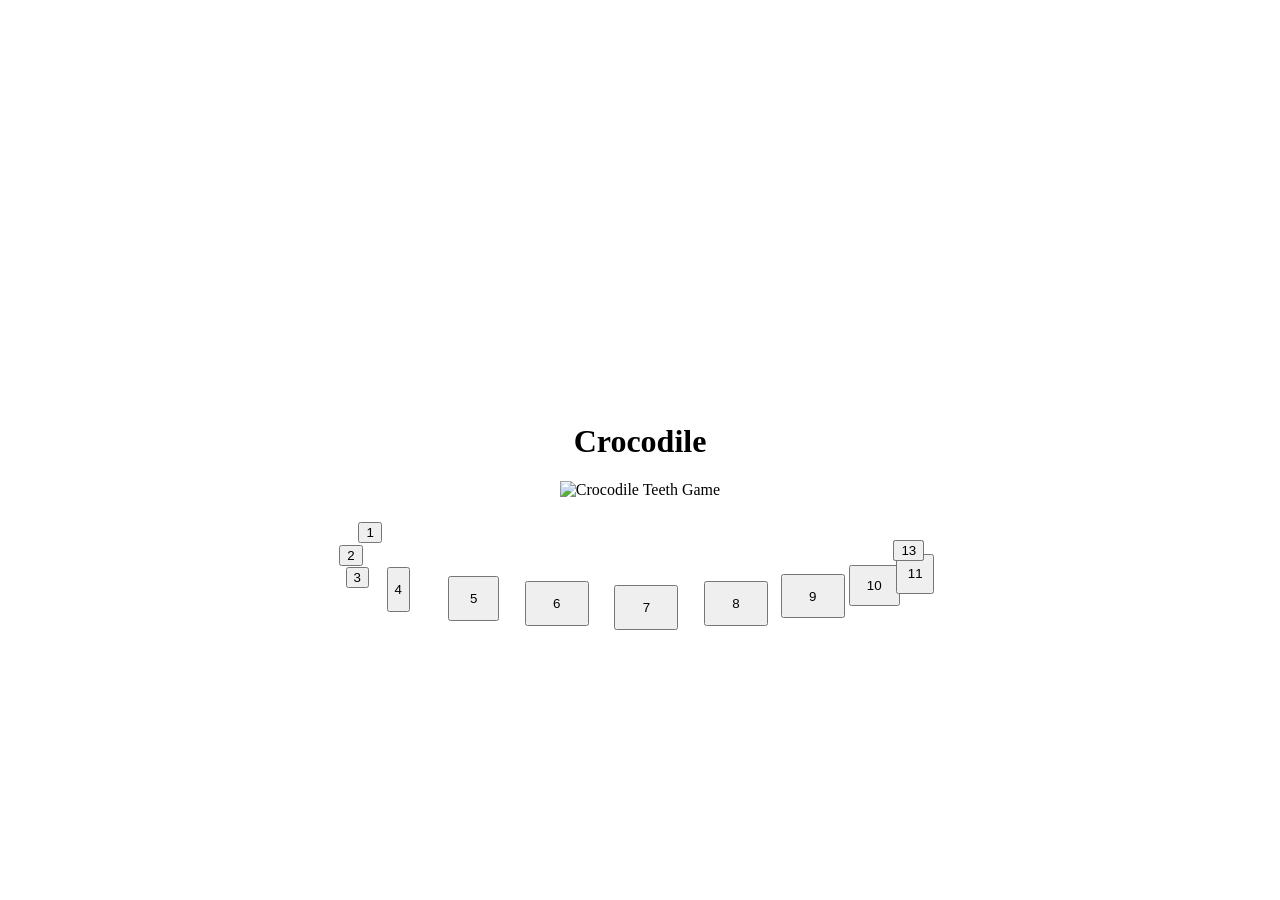
==== index.html @ 35ea8b45 "Add files via upload" ====
<!DOCTYPE html>
<html lang="en">

<head>
    <meta charset="UTF-8">
    <meta name="viewport" content="width=device-width, initial-scale=1.0">
    <title>Document</title>
    <style>
        body {
            height: 100svh;
            margin: 0 auto;
            display: flex;
            justify-content: center;
            align-items: center;
        }

        .container {
            text-align: center;
        }

        button {
            position: absolute;
        }

        #crocodile {
            height: 75svh;
        }

        #btn1 {
            left: 28%;
            top: 58%;
        }

        #btn2 {
            left: 26.5%;
            top: 60.5%;
        }

        #btn3 {
            left: 27%;
            top: 63%;
        }

        #btn4 {
            left: 30.2%;
            top: 63%;
            height: 5%;
        }

        #btn5 {
            left: 35%;
            top: 64%;
            height: 5%;
            width: 4%;
        }

        #btn6 {
            left: 41%;
            top: 64.5%;
            height: 5%;
            width: 5%;
        }

        #btn7 {
            left: 48%;
            top: 65%;
            height: 5%;
            width: 5%;
        }

        #btn8 {
            left: 55%;
            top: 64.5%;
            height: 5%;
            width: 5%;
        }

        #btn9 {
            left: 61%;
            top: 63.8%;
            height: 4.9%;
            width: 5%;
        }

        #btn10 {
            left: 66.3%;
            top: 62.8%;
            height: 4.5%;
            width: 4%;
        }

        #btn11 {
            left: 70%;
            top: 61.5%;
            height: 4.5%;
            width: 3%;
        }

        #btn12 {
            left: 69.8%;
            top: 60%;
        }

        #btn13 {
            left: 69.8%;
            top: 60%;
        }
    </style>
</head>

<body>
    <div class="container">
        <h1>Crocodile</h1>
        <img src="https://external-content.duckduckgo.com/iu/?u=https%3A%2F%2Fae01.alicdn.com%2Fkf%2FHTB1EnJYNXXXXXXeapXXq6xXFXXX6%2F226578829%2FHTB1EnJYNXXXXXXeapXXq6xXFXXX6.jpg%3Fsize%3D88977%26height%3D800%26width%3D800%26hash%3Db1239e647932f7d63610c8a778ea2aad&f=1&nofb=1&ipt=cdcfa32a03eafa053eae77867bcb57f7d5a4d9161b15ed03aa35f3c242cad42c"
            alt="Crocodile Teeth Game" id="crocodile">
        <button type="button" id="btn1">1</button>
        <button type="button" id="btn2">2</button>
        <button type="button" id="btn3">3</button>
        <button type="button" id="btn4">4</button>
        <button type="button" id="btn5">5</button>
        <button type="button" id="btn6">6</button>
        <button type="button" id="btn7">7</button>
        <button type="button" id="btn8">8</button>
        <button type="button" id="btn9">9</button>
        <button type="button" id="btn10">10</button>
        <button type="button" id="btn11">11</button>
        <button type="button" id="btn12">12</button>
        <button type="button" id="btn13">13</button>
        <div id="status"></div>
    </div>

    <script>
        const buttons = [];
        for (let i = 1; i <= 13; i++) {
            const btn = document.getElementById(`btn${i}`);
            if (btn) buttons.push(btn);
        }

        const badIndex = Math.floor(Math.random() * buttons.length);
        const badButton = buttons[badIndex];

        buttons.forEach((btn) => {
            btn.addEventListener('click', () => {
                if (btn === badButton) {
                    document.getElementById('status').innerHTML = '<h1>Game Over</h1>';
                } else {
                    btn.style.display = 'none';
                }
            });
        });
    </script>
</body>

</html>
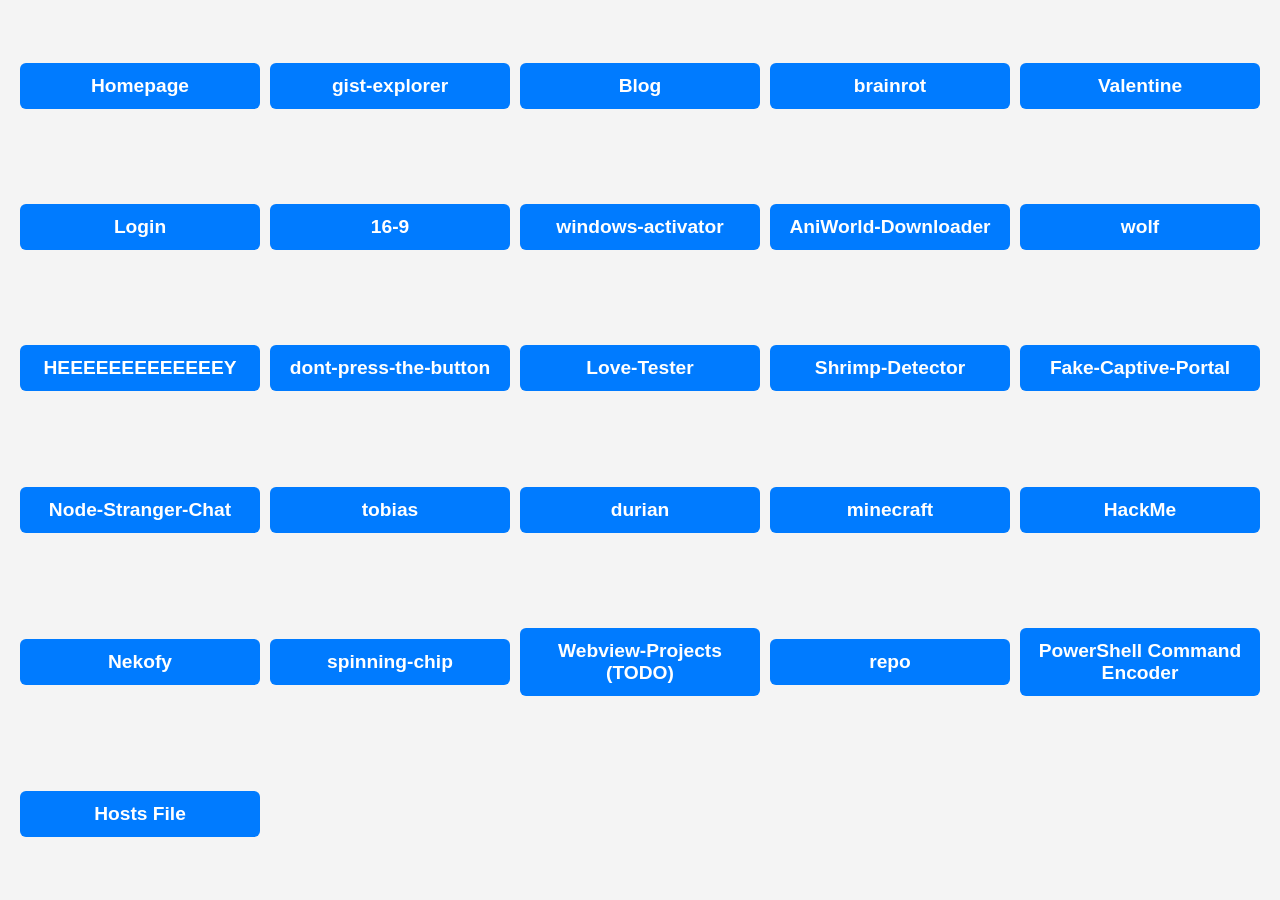
==== commit 5fd95288: "Create index.html" ====
--- a/index.html
+++ b/index.html
@@ -4,151 +4,72 @@
 <head>
     <meta charset="UTF-8">
     <meta name="viewport" content="width=device-width, initial-scale=1.0">
-    <title>Document</title>
+    <title>Pages</title>
     <style>
+        * {
+            margin: 0;
+            padding: 0;
+            box-sizing: border-box;
+        }
+
         body {
-            height: 100svh;
-            margin: 0 auto;
-            display: flex;
+            display: grid;
+            grid-template-columns: repeat(auto-fit, minmax(240px, 1fr));
+            gap: 10px;
             justify-content: center;
             align-items: center;
+            text-align: center;
+            height: 100svh;
+            font-family: Arial, sans-serif;
+            background-color: #f4f4f4;
+            padding: 20px;
         }
 
-        .container {
-            text-align: center;
+        a {
+            display: block;
+            padding: 12px;
+            text-decoration: none;
+            font-size: 1.2em;
+            font-weight: bold;
+            color: white;
+            background-color: #007bff;
+            border-radius: 6px;
+            transition: background 0.3s ease-in-out;
         }
 
-        button {
-            position: absolute;
-        }
-
-        #crocodile {
-            height: 75svh;
-        }
-
-        #btn1 {
-            left: 28%;
-            top: 58%;
-        }
-
-        #btn2 {
-            left: 26.5%;
-            top: 60.5%;
-        }
-
-        #btn3 {
-            left: 27%;
-            top: 63%;
-        }
-
-        #btn4 {
-            left: 30.2%;
-            top: 63%;
-            height: 5%;
-        }
-
-        #btn5 {
-            left: 35%;
-            top: 64%;
-            height: 5%;
-            width: 4%;
-        }
-
-        #btn6 {
-            left: 41%;
-            top: 64.5%;
-            height: 5%;
-            width: 5%;
-        }
-
-        #btn7 {
-            left: 48%;
-            top: 65%;
-            height: 5%;
-            width: 5%;
-        }
-
-        #btn8 {
-            left: 55%;
-            top: 64.5%;
-            height: 5%;
-            width: 5%;
-        }
-
-        #btn9 {
-            left: 61%;
-            top: 63.8%;
-            height: 4.9%;
-            width: 5%;
-        }
-
-        #btn10 {
-            left: 66.3%;
-            top: 62.8%;
-            height: 4.5%;
-            width: 4%;
-        }
-
-        #btn11 {
-            left: 70%;
-            top: 61.5%;
-            height: 4.5%;
-            width: 3%;
-        }
-
-        #btn12 {
-            left: 69.8%;
-            top: 60%;
-        }
-
-        #btn13 {
-            left: 69.8%;
-            top: 60%;
+        a:hover {
+            background-color: #0056b3;
         }
     </style>
 </head>
 
 <body>
-    <div class="container">
-        <h1>Crocodile</h1>
-        <img src="https://external-content.duckduckgo.com/iu/?u=https%3A%2F%2Fae01.alicdn.com%2Fkf%2FHTB1EnJYNXXXXXXeapXXq6xXFXXX6%2F226578829%2FHTB1EnJYNXXXXXXeapXXq6xXFXXX6.jpg%3Fsize%3D88977%26height%3D800%26width%3D800%26hash%3Db1239e647932f7d63610c8a778ea2aad&f=1&nofb=1&ipt=cdcfa32a03eafa053eae77867bcb57f7d5a4d9161b15ed03aa35f3c242cad42c"
-            alt="Crocodile Teeth Game" id="crocodile">
-        <button type="button" id="btn1">1</button>
-        <button type="button" id="btn2">2</button>
-        <button type="button" id="btn3">3</button>
-        <button type="button" id="btn4">4</button>
-        <button type="button" id="btn5">5</button>
-        <button type="button" id="btn6">6</button>
-        <button type="button" id="btn7">7</button>
-        <button type="button" id="btn8">8</button>
-        <button type="button" id="btn9">9</button>
-        <button type="button" id="btn10">10</button>
-        <button type="button" id="btn11">11</button>
-        <button type="button" id="btn12">12</button>
-        <button type="button" id="btn13">13</button>
-        <div id="status"></div>
-    </div>
-
-    <script>
-        const buttons = [];
-        for (let i = 1; i <= 13; i++) {
-            const btn = document.getElementById(`btn${i}`);
-            if (btn) buttons.push(btn);
-        }
-
-        const badIndex = Math.floor(Math.random() * buttons.length);
-        const badButton = buttons[badIndex];
-
-        buttons.forEach((btn) => {
-            btn.addEventListener('click', () => {
-                if (btn === badButton) {
-                    document.getElementById('status').innerHTML = '<h1>Game Over</h1>';
-                } else {
-                    btn.style.display = 'none';
-                }
-            });
-        });
-    </script>
+    <a href="http://www.phoenixthrush.com">Homepage</a>
+    <a href="https://www.phoenixthrush.com/gist-explorer/">gist-explorer</a>
+    <a href="http://www.phoenixthrush.com/blog/">Blog</a>
+    <a href="https://www.phoenixthrush.com/brainrot/">brainrot</a>
+    <a href="https://www.phoenixthrush.com/poop/valentine.html">Valentine</a>
+    <a href="login.html">Login</a>
+    <a href="https://www.phoenixthrush.com/16-9/site/">16-9</a>
+    <a href="https://www.phoenixthrush.com/windows-activator/site/">windows-activator</a>
+    <a href="https://www.phoenixthrush.com/AniWorld-Downloader/">AniWorld-Downloader</a>
+    <a href="https://www.phoenixthrush.com/wolf/">wolf</a>
+    <a href="https://www.phoenixthrush.com/HEEEEEEEEEEEEEY">HEEEEEEEEEEEEEY</a>
+    <a href="http://www.phoenixthrush.com/dont-press-the-button/">dont-press-the-button</a>
+    <a href="https://www.phoenixthrush.com/Love-Tester/">Love-Tester</a>
+    <a href="https://www.phoenixthrush.com/Shrimp-Detector/src/site/index.html">Shrimp-Detector</a>
+    <a href="https://www.phoenixthrush.com/Fake-Captive-Portal/hotspot-detect.html">Fake-Captive-Portal</a>
+    <a href="https://www.phoenixthrush.com/Node-Stranger-Chat/src/public/index.html">Node-Stranger-Chat</a>
+    <a href="https://www.phoenixthrush.com/tobias/">tobias</a>
+    <a href="https://www.phoenixthrush.com/durian/">durian</a>
+    <a href="http://www.phoenixthrush.com/minecraft/">minecraft</a>
+    <a href="https://www.phoenixthrush.com/HackMe/">HackMe</a>
+    <a href="https://www.phoenixthrush.com/Nekofy/popup.html">Nekofy</a>
+    <a href="https://www.phoenixthrush.com/spinning-chip/">spinning-chip</a>
+    <a href="https://www.phoenixthrush.com/Webview-Projects/">Webview-Projects (TODO)</a>
+    <a href="http://www.phoenixthrush.com/repo/">repo</a>
+    <a href="https://www.phoenixthrush.com/powershell-encoder">PowerShell Command Encoder</a>
+    <a href="https://github.com/phoenixthrush/blocklist/releases/download/master/unique.txt">Hosts File</a>
 </body>
 
-</html>+</html>
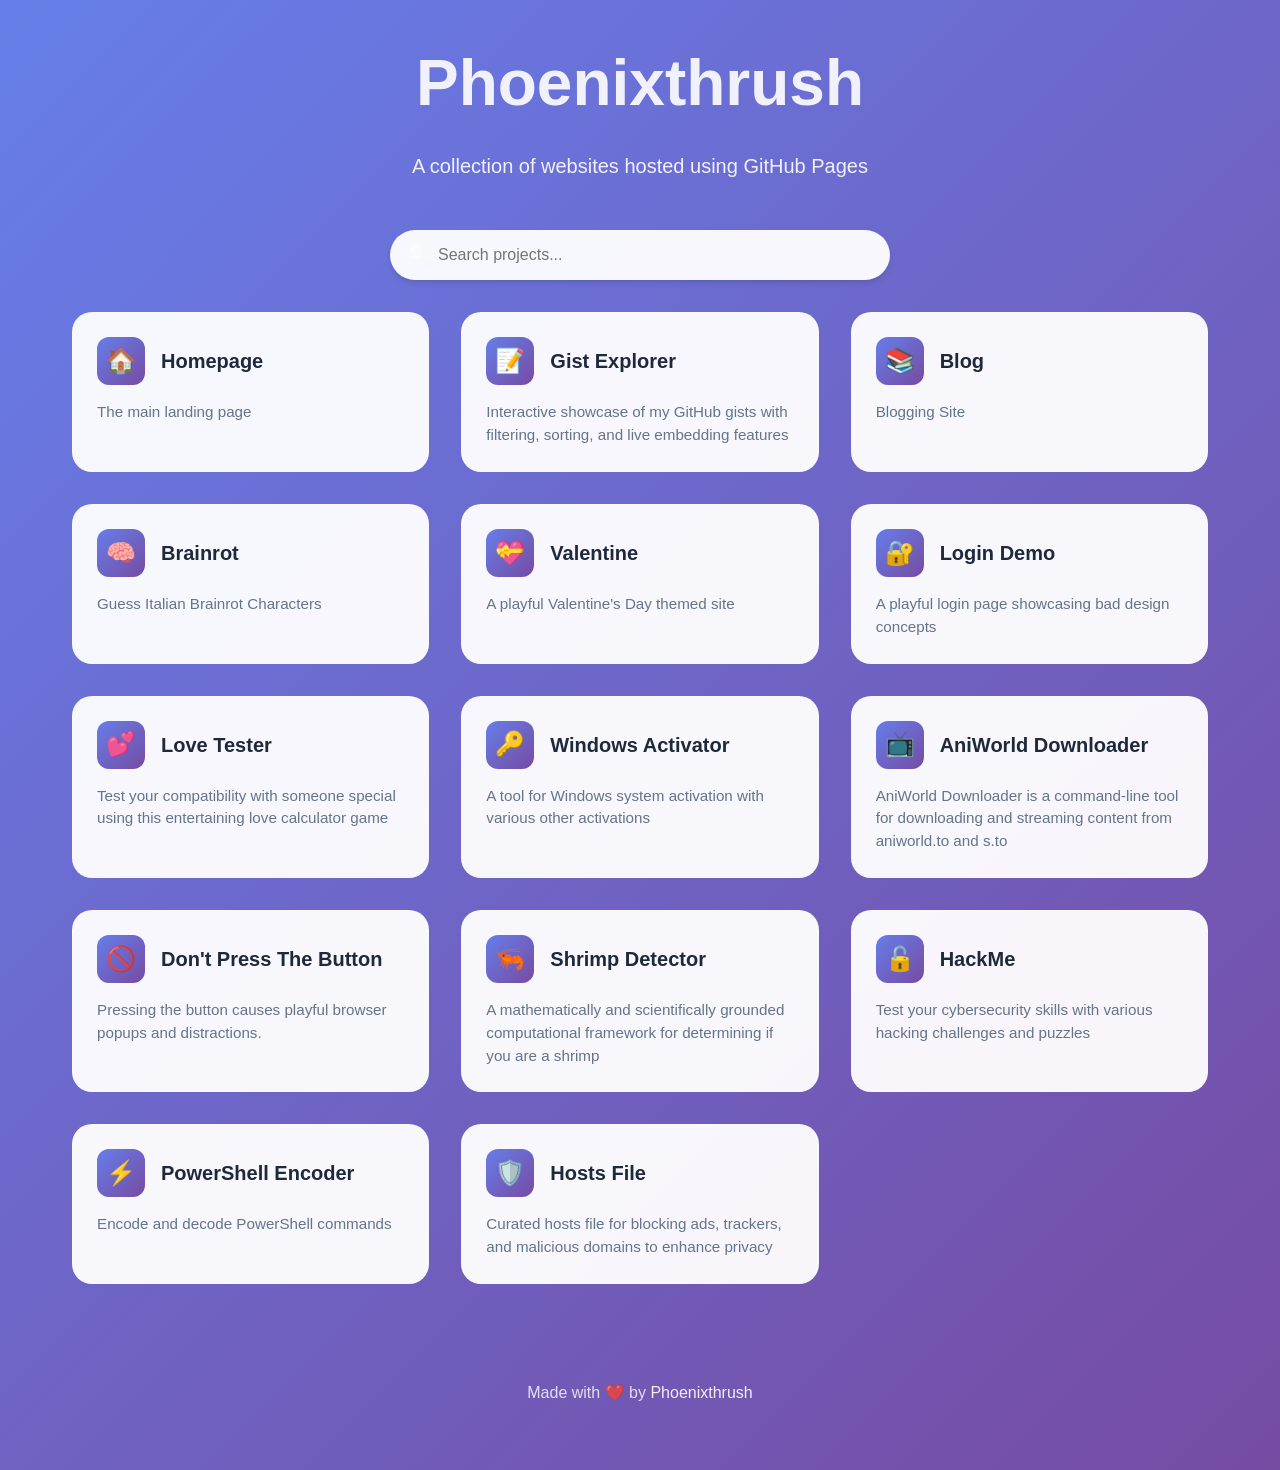
==== commit bcf22af7: "complete overhaul" ====
--- a/index.html
+++ b/index.html
@@ -4,8 +4,23 @@
 <head>
     <meta charset="UTF-8">
     <meta name="viewport" content="width=device-width, initial-scale=1.0">
-    <title>Pages</title>
+    <title>Phoenixthrush Projects</title>
     <style>
+        :root {
+            --primary-color: #6366f1;
+            --primary-dark: #4f46e5;
+            --secondary-color: #f8fafc;
+            --text-primary: #1e293b;
+            --text-secondary: #64748b;
+            --border-color: #e2e8f0;
+            --success-color: #10b981;
+            --warning-color: #f59e0b;
+            --danger-color: #ef4444;
+            --gradient-bg: linear-gradient(135deg, #667eea 0%, #764ba2 100%);
+            --card-shadow: 0 4px 6px -1px rgba(0, 0, 0, 0.1), 0 2px 4px -1px rgba(0, 0, 0, 0.06);
+            --card-shadow-hover: 0 20px 25px -5px rgba(0, 0, 0, 0.1), 0 10px 10px -5px rgba(0, 0, 0, 0.04);
+        }
+
         * {
             margin: 0;
             padding: 0;
@@ -13,63 +28,436 @@
         }
 
         body {
+            font-family: 'Segoe UI', Tahoma, Geneva, Verdana, sans-serif;
+            line-height: 1.6;
+            color: var(--text-primary);
+            background: var(--gradient-bg);
+            min-height: 100vh;
+            overflow-x: hidden;
+        }
+
+        .container {
+            max-width: 1200px;
+            margin: 0 auto;
+            padding: 2rem;
+        }
+
+        .header {
+            text-align: center;
+            margin-bottom: 3rem;
+            animation: fadeInUp 0.8s ease-out;
+        }
+
+        .header h1 {
+            font-size: clamp(2.5rem, 5vw, 4rem);
+            font-weight: 700;
+            margin-bottom: 1rem;
+            color: rgba(255, 255, 255, 0.9);
+        }
+
+        .header p {
+            font-size: 1.25rem;
+            color: rgba(255, 255, 255, 0.9);
+            font-weight: 300;
+            max-width: 600px;
+            margin: 0 auto;
+        }
+
+        .search-container {
+            margin-bottom: 2rem;
+            animation: fadeInUp 0.8s ease-out 0.2s both;
+        }
+
+        .search-box {
+            position: relative;
+            max-width: 500px;
+            margin: 0 auto;
+        }
+
+        .search-input {
+            width: 100%;
+            padding: 1rem 1rem 1rem 3rem;
+            font-size: 1rem;
+            border: none;
+            border-radius: 50px;
+            background: rgba(255, 255, 255, 0.95);
+            backdrop-filter: blur(10px);
+            box-shadow: var(--card-shadow);
+            transition: all 0.3s ease;
+            outline: none;
+        }
+
+        .search-input:focus {
+            transform: translateY(-2px);
+            box-shadow: var(--card-shadow-hover);
+            background: rgba(255, 255, 255, 1);
+        }
+
+        .search-icon {
+            position: absolute;
+            left: 1rem;
+            top: 50%;
+            transform: translateY(-50%);
+            color: var(--text-secondary);
+            font-size: 1.25rem;
+        }
+
+        .projects-grid {
             display: grid;
-            grid-template-columns: repeat(auto-fit, minmax(240px, 1fr));
-            gap: 10px;
+            grid-template-columns: repeat(auto-fit, minmax(300px, 1fr));
+            gap: 2rem;
+            animation: fadeInUp 0.8s ease-out 0.4s both;
+        }
+
+        .project-card {
+            background: rgba(255, 255, 255, 0.95);
+            border-radius: 20px;
+            padding: 1.5rem;
+            text-decoration: none;
+            color: var(--text-primary);
+            transition: all 0.3s ease;
+            backdrop-filter: blur(10px);
+            border: 1px solid rgba(255, 255, 255, 0.2);
+            position: relative;
+            overflow: hidden;
+        }
+
+        .project-card::before {
+            content: '';
+            position: absolute;
+            top: 0;
+            left: 0;
+            right: 0;
+            height: 4px;
+            background: var(--gradient-bg);
+            transform: scaleX(0);
+            transition: transform 0.3s ease;
+        }
+
+        .project-card:hover {
+            transform: translateY(-8px);
+            box-shadow: var(--card-shadow-hover);
+            background: rgba(255, 255, 255, 1);
+        }
+
+        .project-card:hover::before {
+            transform: scaleX(1);
+        }
+
+        .project-header {
+            display: flex;
+            align-items: center;
+            margin-bottom: 1rem;
+        }
+
+        .project-icon {
+            width: 48px;
+            height: 48px;
+            border-radius: 12px;
+            background: var(--gradient-bg);
+            display: flex;
+            align-items: center;
             justify-content: center;
-            align-items: center;
+            margin-right: 1rem;
+            font-size: 1.5rem;
+            color: white;
+            font-weight: 600;
+        }
+
+        .project-title {
+            font-size: 1.25rem;
+            font-weight: 600;
+            color: var(--text-primary);
+        }
+
+        .project-category {
+            display: none;
+        }
+
+        .project-description {
+            color: var(--text-secondary);
+            font-size: 0.95rem;
+            line-height: 1.5;
+            margin-bottom: 0;
+        }
+
+        .project-tags {
+            display: none;
+        }
+
+        .tag {
+            display: none;
+        }
+
+        .footer {
             text-align: center;
-            height: 100svh;
-            font-family: Arial, sans-serif;
-            background-color: #f4f4f4;
-            padding: 20px;
-        }
-
-        a {
-            display: block;
-            padding: 12px;
+            margin-top: 4rem;
+            padding: 2rem;
+            color: rgba(255, 255, 255, 0.8);
+            animation: fadeInUp 0.8s ease-out 0.6s both;
+        }
+
+        .footer a {
+            color: rgba(255, 255, 255, 0.9);
             text-decoration: none;
-            font-size: 1.2em;
-            font-weight: bold;
+            font-weight: 500;
+        }
+
+        .footer a:hover {
             color: white;
-            background-color: #007bff;
-            border-radius: 6px;
-            transition: background 0.3s ease-in-out;
-        }
-
-        a:hover {
-            background-color: #0056b3;
+        }
+
+        @keyframes fadeInUp {
+            from {
+                opacity: 0;
+                transform: translateY(30px);
+            }
+
+            to {
+                opacity: 1;
+                transform: translateY(0);
+            }
+        }
+
+        @media (max-width: 768px) {
+            .container {
+                padding: 1rem;
+            }
+
+            .projects-grid {
+                grid-template-columns: 1fr;
+                gap: 1.5rem;
+            }
+        }
+
+        .hidden {
+            display: none !important;
         }
     </style>
 </head>
 
 <body>
-    <a href="http://www.phoenixthrush.com">Homepage</a>
-    <a href="https://www.phoenixthrush.com/gist-explorer/">gist-explorer</a>
-    <a href="http://www.phoenixthrush.com/blog/">Blog</a>
-    <a href="https://www.phoenixthrush.com/brainrot/">brainrot</a>
-    <a href="https://www.phoenixthrush.com/poop/valentine.html">Valentine</a>
-    <a href="login.html">Login</a>
-    <a href="https://www.phoenixthrush.com/16-9/site/">16-9</a>
-    <a href="https://www.phoenixthrush.com/windows-activator/site/">windows-activator</a>
-    <a href="https://www.phoenixthrush.com/AniWorld-Downloader/">AniWorld-Downloader</a>
-    <a href="https://www.phoenixthrush.com/wolf/">wolf</a>
-    <a href="https://www.phoenixthrush.com/HEEEEEEEEEEEEEY">HEEEEEEEEEEEEEY</a>
-    <a href="http://www.phoenixthrush.com/dont-press-the-button/">dont-press-the-button</a>
-    <a href="https://www.phoenixthrush.com/Love-Tester/">Love-Tester</a>
-    <a href="https://www.phoenixthrush.com/Shrimp-Detector/src/site/index.html">Shrimp-Detector</a>
-    <a href="https://www.phoenixthrush.com/Fake-Captive-Portal/hotspot-detect.html">Fake-Captive-Portal</a>
-    <a href="https://www.phoenixthrush.com/Node-Stranger-Chat/src/public/index.html">Node-Stranger-Chat</a>
-    <a href="https://www.phoenixthrush.com/tobias/">tobias</a>
-    <a href="https://www.phoenixthrush.com/durian/">durian</a>
-    <a href="http://www.phoenixthrush.com/minecraft/">minecraft</a>
-    <a href="https://www.phoenixthrush.com/HackMe/">HackMe</a>
-    <a href="https://www.phoenixthrush.com/Nekofy/popup.html">Nekofy</a>
-    <a href="https://www.phoenixthrush.com/spinning-chip/">spinning-chip</a>
-    <a href="https://www.phoenixthrush.com/Webview-Projects/">Webview-Projects (TODO)</a>
-    <a href="http://www.phoenixthrush.com/repo/">repo</a>
-    <a href="https://www.phoenixthrush.com/powershell-encoder">PowerShell Command Encoder</a>
-    <a href="https://github.com/phoenixthrush/blocklist/releases/download/master/unique.txt">Hosts File</a>
+    <div class="container">
+        <header class="header">
+            <h1>Phoenixthrush</h1>
+            <p>A collection of websites hosted using GitHub Pages</p>
+        </header>
+
+        <div class="search-container">
+            <div class="search-box">
+                <span class="search-icon">🔍</span>
+                <input type="text" class="search-input" placeholder="Search projects..." id="searchInput">
+            </div>
+        </div>
+
+        <div class="projects-grid" id="projectsGrid">
+            <a href="http://www.phoenixthrush.com" class="project-card external-link">
+                <div class="project-header">
+                    <div class="project-icon">🏠</div>
+                    <div class="project-title">Homepage</div>
+                </div>
+                <div class="project-description">
+                    The main landing page
+                </div>
+            </a>
+
+            <a href="https://www.phoenixthrush.com/gist-explorer/" class="project-card external-link">
+                <div class="project-header">
+                    <div class="project-icon">📝</div>
+                    <div class="project-title">Gist Explorer</div>
+                </div>
+                <div class="project-description">
+                    Interactive showcase of my GitHub gists with filtering, sorting, and live embedding features
+                </div>
+            </a>
+
+            <a href="http://www.phoenixthrush.com/blog/" class="project-card external-link">
+                <div class="project-header">
+                    <div class="project-icon">📚</div>
+                    <div class="project-title">Blog</div>
+                </div>
+                <div class="project-description">
+                    Blogging Site
+                </div>
+            </a>
+
+            <a href="https://www.phoenixthrush.com/brainrot/" class="project-card external-link">
+                <div class="project-header">
+                    <div class="project-icon">🧠</div>
+                    <div class="project-title">Brainrot</div>
+                </div>
+                <div class="project-description">
+                    Guess Italian Brainrot Characters
+                </div>
+            </a>
+
+            <a href="https://www.phoenixthrush.com/poop/valentine.html" class="project-card external-link">
+                <div class="project-header">
+                    <div class="project-icon">💝</div>
+                    <div class="project-title">Valentine</div>
+                </div>
+                <div class="project-description">
+                    A playful Valentine's Day themed site
+                </div>
+            </a>
+
+            <a href="login.html" class="project-card">
+                <div class="project-header">
+                    <div class="project-icon">🔐</div>
+                    <div class="project-title">Login Demo</div>
+                </div>
+                <div class="project-description">
+                    A playful login page showcasing bad design concepts
+                </div>
+            </a>
+
+            <a href="https://www.phoenixthrush.com/Love-Tester/" class="project-card external-link">
+                <div class="project-header">
+                    <div class="project-icon">💕</div>
+                    <div class="project-title">Love Tester</div>
+                </div>
+                <div class="project-description">
+                    Test your compatibility with someone special using this entertaining love calculator game
+                </div>
+            </a>
+
+            <a href="https://www.phoenixthrush.com/windows-activator/site/" class="project-card external-link">
+                <div class="project-header">
+                    <div class="project-icon">🔑</div>
+                    <div class="project-title">Windows Activator</div>
+                </div>
+                <div class="project-description">
+                    A tool for Windows system activation with various other activations
+                </div>
+            </a>
+
+            <a href="https://www.phoenixthrush.com/AniWorld-Downloader/" class="project-card external-link">
+                <div class="project-header">
+                    <div class="project-icon">📺</div>
+                    <div class="project-title">AniWorld Downloader</div>
+                </div>
+                <div class="project-description">
+                    AniWorld Downloader is a command-line tool for downloading and streaming content from aniworld.to
+                    and s.to
+                </div>
+            </a>
+
+            <a href="http://www.phoenixthrush.com/dont-press-the-button/" class="project-card external-link">
+                <div class="project-header">
+                    <div class="project-icon">🚫</div>
+                    <div class="project-title">Don't Press The Button</div>
+                </div>
+                <div class="project-description">
+                    Pressing the button causes playful browser popups and distractions.
+                </div>
+            </a>
+
+            <a href="https://www.phoenixthrush.com/Shrimp-Detector/src/site/index.html"
+                class="project-card external-link">
+                <div class="project-header">
+                    <div class="project-icon">🦐</div>
+                    <div class="project-title">Shrimp Detector</div>
+                </div>
+                <div class="project-description">
+                    A mathematically and scientifically grounded computational framework for determining if you are a
+                    shrimp
+                </div>
+            </a>
+
+            <a href="https://www.phoenixthrush.com/HackMe/" class="project-card external-link">
+                <div class="project-header">
+                    <div class="project-icon">🔓</div>
+                    <div class="project-title">HackMe</div>
+                </div>
+                <div class="project-description">
+                    Test your cybersecurity skills with various hacking challenges and puzzles
+                </div>
+            </a>
+
+            <a href="https://www.phoenixthrush.com/powershell-encoder" class="project-card external-link">
+                <div class="project-header">
+                    <div class="project-icon">⚡</div>
+                    <div class="project-title">PowerShell Encoder</div>
+                </div>
+                <div class="project-description">
+                    Encode and decode PowerShell commands
+                </div>
+            </a>
+
+            <a href="https://github.com/phoenixthrush/blocklist/releases/download/master/unique.txt"
+                class="project-card external-link">
+                <div class="project-header">
+                    <div class="project-icon">🛡️</div>
+                    <div class="project-title">Hosts File</div>
+                </div>
+                <div class="project-description">
+                    Curated hosts file for blocking ads, trackers, and malicious domains to enhance privacy
+                </div>
+            </a>
+        </div>
+
+        <footer class="footer">
+            <p>Made with ❤️ by <a href="https://github.com/phoenixthrush">Phoenixthrush</a></p>
+        </footer>
+    </div>
+
+    <script>
+        const searchInput = document.getElementById('searchInput');
+        const projectCards = document.querySelectorAll('.project-card');
+
+        searchInput.addEventListener('input', (e) => {
+            const searchTerm = e.target.value.toLowerCase();
+            filterProjects(searchTerm);
+        });
+
+        function filterProjects(searchTerm) {
+            projectCards.forEach(card => {
+                const title = card.querySelector('.project-title').textContent.toLowerCase();
+                const description = card.querySelector('.project-description').textContent.toLowerCase();
+
+                const matchesSearch = searchTerm === '' ||
+                    title.includes(searchTerm) ||
+                    description.includes(searchTerm);
+
+                if (matchesSearch) {
+                    card.classList.remove('hidden');
+                } else {
+                    card.classList.add('hidden');
+                }
+            });
+        }
+
+        document.querySelectorAll('a[href^="#"]').forEach(anchor => {
+            anchor.addEventListener('click', function (e) {
+                e.preventDefault();
+                const target = document.querySelector(this.getAttribute('href'));
+                if (target) {
+                    target.scrollIntoView({
+                        behavior: 'smooth',
+                        block: 'start'
+                    });
+                }
+            });
+        });
+
+        const observerOptions = {
+            threshold: 0.1,
+            rootMargin: '0px 0px -50px 0px'
+        };
+
+        const observer = new IntersectionObserver((entries) => {
+            entries.forEach(entry => {
+                if (entry.isIntersecting) {
+                    entry.target.style.animationDelay = Math.random() * 0.3 + 's';
+                    entry.target.style.animation = 'fadeInUp 0.6s ease-out forwards';
+                }
+            });
+        }, observerOptions);
+
+        projectCards.forEach(card => {
+            observer.observe(card);
+        });
+    </script>
 </body>
 
-</html>
+</html>
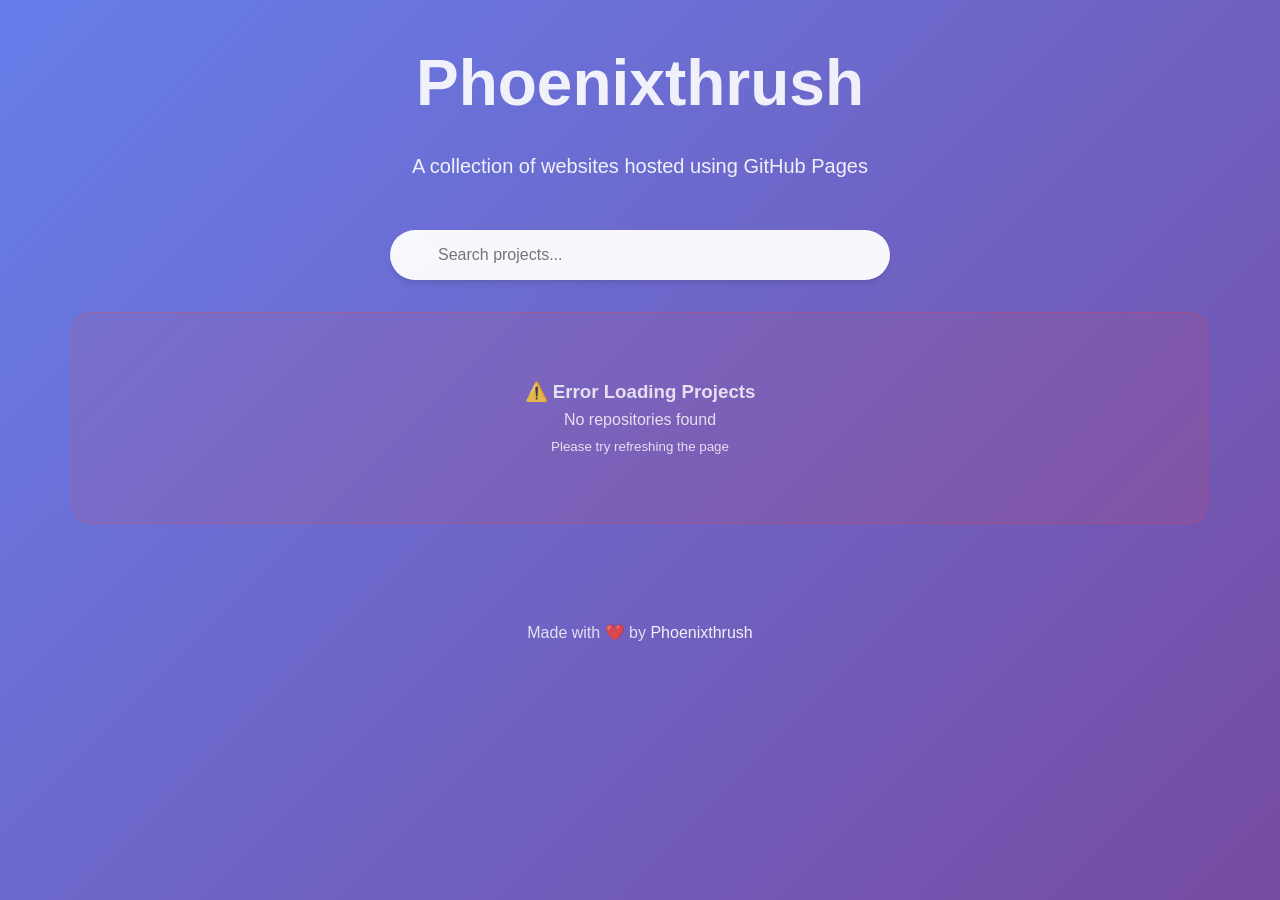
==== commit b5f8e864: "load projects dynamically" ====
--- a/index.html
+++ b/index.html
@@ -113,13 +113,18 @@
             background: rgba(255, 255, 255, 0.95);
             border-radius: 20px;
             padding: 1.5rem;
-            text-decoration: none;
             color: var(--text-primary);
             transition: all 0.3s ease;
             backdrop-filter: blur(10px);
             border: 1px solid rgba(255, 255, 255, 0.2);
             position: relative;
             overflow: hidden;
+        }
+
+        .project-card-link {
+            text-decoration: none;
+            color: inherit;
+            display: block;
         }
 
         .project-card::before {
@@ -189,6 +194,36 @@
             display: none;
         }
 
+        .github-button {
+            position: absolute;
+            bottom: 1rem;
+            right: 1rem;
+            width: 44px;
+            height: 44px;
+            background: var(--gradient-bg);
+            border-radius: 50%;
+            display: flex;
+            align-items: center;
+            justify-content: center;
+            color: white;
+            text-decoration: none;
+            font-size: 1.3rem;
+            transition: all 0.3s ease;
+            opacity: 0.8;
+            z-index: 10;
+            padding: 8px;
+        }
+
+        .github-button:hover {
+            opacity: 1;
+            transform: scale(1.1);
+            box-shadow: 0 4px 12px rgba(0, 0, 0, 0.3);
+        }
+
+        .github-button:before {
+            content: "🐙";
+        }
+
         .footer {
             text-align: center;
             margin-top: 4rem;
@@ -233,6 +268,43 @@
         .hidden {
             display: none !important;
         }
+
+        .loading-state {
+            grid-column: 1 / -1;
+            text-align: center;
+            padding: 4rem 2rem;
+            color: rgba(255, 255, 255, 0.8);
+        }
+
+        .loading-spinner {
+            width: 40px;
+            height: 40px;
+            border: 4px solid rgba(255, 255, 255, 0.3);
+            border-top: 4px solid rgba(255, 255, 255, 0.8);
+            border-radius: 50%;
+            animation: spin 1s linear infinite;
+            margin: 0 auto 1rem auto;
+        }
+
+        @keyframes spin {
+            0% {
+                transform: rotate(0deg);
+            }
+
+            100% {
+                transform: rotate(360deg);
+            }
+        }
+
+        .error-state {
+            grid-column: 1 / -1;
+            text-align: center;
+            padding: 4rem 2rem;
+            color: rgba(255, 255, 255, 0.8);
+            background: rgba(239, 68, 68, 0.1);
+            border-radius: 20px;
+            border: 1px solid rgba(239, 68, 68, 0.3);
+        }
     </style>
 </head>
 
@@ -251,149 +323,10 @@
         </div>
 
         <div class="projects-grid" id="projectsGrid">
-            <a href="http://www.phoenixthrush.com" class="project-card external-link">
-                <div class="project-header">
-                    <div class="project-icon">🏠</div>
-                    <div class="project-title">Homepage</div>
-                </div>
-                <div class="project-description">
-                    The main landing page
-                </div>
-            </a>
-
-            <a href="https://www.phoenixthrush.com/gist-explorer/" class="project-card external-link">
-                <div class="project-header">
-                    <div class="project-icon">📝</div>
-                    <div class="project-title">Gist Explorer</div>
-                </div>
-                <div class="project-description">
-                    Interactive showcase of my GitHub gists with filtering, sorting, and live embedding features
-                </div>
-            </a>
-
-            <a href="http://www.phoenixthrush.com/blog/" class="project-card external-link">
-                <div class="project-header">
-                    <div class="project-icon">📚</div>
-                    <div class="project-title">Blog</div>
-                </div>
-                <div class="project-description">
-                    Blogging Site
-                </div>
-            </a>
-
-            <a href="https://www.phoenixthrush.com/brainrot/" class="project-card external-link">
-                <div class="project-header">
-                    <div class="project-icon">🧠</div>
-                    <div class="project-title">Brainrot</div>
-                </div>
-                <div class="project-description">
-                    Guess Italian Brainrot Characters
-                </div>
-            </a>
-
-            <a href="https://www.phoenixthrush.com/poop/valentine.html" class="project-card external-link">
-                <div class="project-header">
-                    <div class="project-icon">💝</div>
-                    <div class="project-title">Valentine</div>
-                </div>
-                <div class="project-description">
-                    A playful Valentine's Day themed site
-                </div>
-            </a>
-
-            <a href="login.html" class="project-card">
-                <div class="project-header">
-                    <div class="project-icon">🔐</div>
-                    <div class="project-title">Login Demo</div>
-                </div>
-                <div class="project-description">
-                    A playful login page showcasing bad design concepts
-                </div>
-            </a>
-
-            <a href="https://www.phoenixthrush.com/Love-Tester/" class="project-card external-link">
-                <div class="project-header">
-                    <div class="project-icon">💕</div>
-                    <div class="project-title">Love Tester</div>
-                </div>
-                <div class="project-description">
-                    Test your compatibility with someone special using this entertaining love calculator game
-                </div>
-            </a>
-
-            <a href="https://www.phoenixthrush.com/windows-activator/site/" class="project-card external-link">
-                <div class="project-header">
-                    <div class="project-icon">🔑</div>
-                    <div class="project-title">Windows Activator</div>
-                </div>
-                <div class="project-description">
-                    A tool for Windows system activation with various other activations
-                </div>
-            </a>
-
-            <a href="https://www.phoenixthrush.com/AniWorld-Downloader/" class="project-card external-link">
-                <div class="project-header">
-                    <div class="project-icon">📺</div>
-                    <div class="project-title">AniWorld Downloader</div>
-                </div>
-                <div class="project-description">
-                    AniWorld Downloader is a command-line tool for downloading and streaming content from aniworld.to
-                    and s.to
-                </div>
-            </a>
-
-            <a href="http://www.phoenixthrush.com/dont-press-the-button/" class="project-card external-link">
-                <div class="project-header">
-                    <div class="project-icon">🚫</div>
-                    <div class="project-title">Don't Press The Button</div>
-                </div>
-                <div class="project-description">
-                    Pressing the button causes playful browser popups and distractions.
-                </div>
-            </a>
-
-            <a href="https://www.phoenixthrush.com/Shrimp-Detector/src/site/index.html"
-                class="project-card external-link">
-                <div class="project-header">
-                    <div class="project-icon">🦐</div>
-                    <div class="project-title">Shrimp Detector</div>
-                </div>
-                <div class="project-description">
-                    A mathematically and scientifically grounded computational framework for determining if you are a
-                    shrimp
-                </div>
-            </a>
-
-            <a href="https://www.phoenixthrush.com/HackMe/" class="project-card external-link">
-                <div class="project-header">
-                    <div class="project-icon">🔓</div>
-                    <div class="project-title">HackMe</div>
-                </div>
-                <div class="project-description">
-                    Test your cybersecurity skills with various hacking challenges and puzzles
-                </div>
-            </a>
-
-            <a href="https://www.phoenixthrush.com/powershell-encoder" class="project-card external-link">
-                <div class="project-header">
-                    <div class="project-icon">⚡</div>
-                    <div class="project-title">PowerShell Encoder</div>
-                </div>
-                <div class="project-description">
-                    Encode and decode PowerShell commands
-                </div>
-            </a>
-
-            <a href="https://github.com/phoenixthrush/blocklist/releases/download/master/unique.txt"
-                class="project-card external-link">
-                <div class="project-header">
-                    <div class="project-icon">🛡️</div>
-                    <div class="project-title">Hosts File</div>
-                </div>
-                <div class="project-description">
-                    Curated hosts file for blocking ads, trackers, and malicious domains to enhance privacy
-                </div>
-            </a>
+            <div class="loading-state" id="loadingState">
+                <div class="loading-spinner"></div>
+                <p>Loading projects from GitHub...</p>
+            </div>
         </div>
 
         <footer class="footer">
@@ -403,17 +336,180 @@
 
     <script>
         const searchInput = document.getElementById('searchInput');
-        const projectCards = document.querySelectorAll('.project-card');
-
-        searchInput.addEventListener('input', (e) => {
-            const searchTerm = e.target.value.toLowerCase();
-            filterProjects(searchTerm);
-        });
+        const projectsGrid = document.getElementById('projectsGrid');
+        const loadingState = document.getElementById('loadingState');
+        let projectCards = [];
+
+        const projectIcons = {
+            'gist-explorer': '📝',
+            'blog': '📚',
+            'brainrot': '🧠',
+            'love-tester': '💕',
+            'windows-activator': '🔑',
+            'aniworld-downloader': '📺',
+            'dont-press-the-button': '🚫',
+            'shrimp-detector': '🦐',
+            'hackme': '🔓',
+            'powershell-encoder': '⚡',
+            'blocklist': '🛡️',
+            'poop': '💝',
+            'phoenixthrush.github.io': '🏠',
+            'default': '🌐'
+        };
+
+        const manualEntries = [
+            {
+                name: 'login-demo',
+                displayName: 'Login Demo',
+                description: 'A playful login page showcasing bad design concepts',
+                url: 'login.html',
+                githubUrl: 'https://github.com/phoenixthrush/poop',
+                icon: '🔐',
+                isLocal: true
+            }
+        ];
+
+        const urlOverrides = {
+            'Shrimp-Detector': 'https://www.phoenixthrush.com/Shrimp-Detector/src/site/index.html',
+        };
+
+        function getProjectIcon(projectName) {
+            const name = projectName.toLowerCase();
+            for (const [key, icon] of Object.entries(projectIcons)) {
+                if (name.includes(key)) {
+                    return icon;
+                }
+            }
+            return projectIcons.default;
+        }
+
+        function formatProjectName(name) {
+            return name
+                .split('-')
+                .map(word => word.charAt(0).toUpperCase() + word.slice(1))
+                .join(' ');
+        }
+
+        function createProjectCard(repo) {
+            const icon = getProjectIcon(repo.name);
+            const displayName = formatProjectName(repo.name);
+            const description = repo.description || 'No description available';
+            const url = urlOverrides[repo.name] || `https://www.phoenixthrush.com/${repo.name}/`;
+
+            return `
+                <div class="project-card">
+                    <a href="${url}" class="project-card-link">
+                        <div class="project-header">
+                            <div class="project-icon">${icon}</div>
+                            <div class="project-title">${displayName}</div>
+                        </div>
+                        <div class="project-description">
+                            ${description}
+                        </div>
+                    </a>
+                    <a href="${repo.html_url}" class="github-button" target="_blank" rel="noopener noreferrer" onclick="event.stopPropagation()"></a>
+                </div>
+            `;
+        }
+
+        function createManualCard(entry) {
+            return `
+                <div class="project-card">
+                    <a href="${entry.url}" class="project-card-link" ${entry.isLocal ? '' : 'target="_blank" rel="noopener noreferrer"'}>
+                        <div class="project-header">
+                            <div class="project-icon">${entry.icon}</div>
+                            <div class="project-title">${entry.displayName}</div>
+                        </div>
+                        <div class="project-description">
+                            ${entry.description}
+                        </div>
+                    </a>
+                    <a href="${entry.githubUrl}" class="github-button" target="_blank" rel="noopener noreferrer" onclick="event.stopPropagation()"></a>
+                </div>
+            `;
+        }
+
+        function showError(message) {
+            projectsGrid.innerHTML = `
+                <div class="error-state">
+                    <h3>⚠️ Error Loading Projects</h3>
+                    <p>${message}</p>
+                    <p><small>Please try refreshing the page</small></p>
+                </div>
+            `;
+        }
+
+        async function fetchAllGitHubRepos() {
+            const allRepos = [];
+            let page = 1;
+
+            while (true) {
+                try {
+                    const response = await fetch(`https://api.github.com/users/phoenixthrush/repos?per_page=100&page=${page}`);
+
+                    if (!response.ok) {
+                        throw new Error(`GitHub API error: ${response.status}`);
+                    }
+
+                    const repos = await response.json();
+
+                    if (repos.length === 0) {
+                        break;
+                    }
+
+                    allRepos.push(...repos);
+                    page++;
+
+                } catch (error) {
+                    console.error(`Error fetching page ${page}:`, error);
+                    break;
+                }
+            }
+
+            return allRepos;
+        }
+
+        async function fetchGitHubProjects() {
+            try {
+                const allRepos = await fetchAllGitHubRepos();
+
+                if (allRepos.length === 0) {
+                    showError('No repositories found');
+                    return;
+                }
+
+                const pagesRepos = allRepos.filter(repo => repo.has_pages);
+
+                if (pagesRepos.length === 0) {
+                    showError('No repositories with GitHub Pages found');
+                    return;
+                }
+
+                pagesRepos.sort((a, b) => {
+                    if (b.stargazers_count !== a.stargazers_count) {
+                        return b.stargazers_count - a.stargazers_count;
+                    }
+                    return a.name.localeCompare(b.name);
+                });
+
+                const projectCardsHTML = pagesRepos.map(repo => createProjectCard(repo)).join('');
+                const manualCardsHTML = manualEntries.map(entry => createManualCard(entry)).join('');
+
+                projectsGrid.innerHTML = projectCardsHTML + manualCardsHTML;
+                projectCards = document.querySelectorAll('.project-card');
+
+                setupScrollAnimations();
+
+            } catch (error) {
+                console.error('Error fetching GitHub repositories:', error);
+                showError(`Failed to load projects: ${error.message}`);
+            }
+        }
 
         function filterProjects(searchTerm) {
             projectCards.forEach(card => {
-                const title = card.querySelector('.project-title').textContent.toLowerCase();
-                const description = card.querySelector('.project-description').textContent.toLowerCase();
+                const title = card.querySelector('.project-title')?.textContent.toLowerCase() || '';
+                const description = card.querySelector('.project-description')?.textContent.toLowerCase() || '';
 
                 const matchesSearch = searchTerm === '' ||
                     title.includes(searchTerm) ||
@@ -427,35 +523,46 @@
             });
         }
 
-        document.querySelectorAll('a[href^="#"]').forEach(anchor => {
-            anchor.addEventListener('click', function (e) {
+        function setupScrollAnimations() {
+            const observerOptions = {
+                threshold: 0.1,
+                rootMargin: '0px 0px -50px 0px'
+            };
+
+            const observer = new IntersectionObserver((entries) => {
+                entries.forEach(entry => {
+                    if (entry.isIntersecting) {
+                        entry.target.style.animationDelay = Math.random() * 0.3 + 's';
+                        entry.target.style.animation = 'fadeInUp 0.6s ease-out forwards';
+                    }
+                });
+            }, observerOptions);
+
+            projectCards.forEach(card => {
+                observer.observe(card);
+            });
+        }
+
+        searchInput.addEventListener('input', (e) => {
+            const searchTerm = e.target.value.toLowerCase();
+            filterProjects(searchTerm);
+        });
+
+        document.addEventListener('click', function (e) {
+            if (e.target.matches('a[href^="#"]')) {
                 e.preventDefault();
-                const target = document.querySelector(this.getAttribute('href'));
+                const target = document.querySelector(e.target.getAttribute('href'));
                 if (target) {
                     target.scrollIntoView({
                         behavior: 'smooth',
                         block: 'start'
                     });
                 }
-            });
+            }
         });
 
-        const observerOptions = {
-            threshold: 0.1,
-            rootMargin: '0px 0px -50px 0px'
-        };
-
-        const observer = new IntersectionObserver((entries) => {
-            entries.forEach(entry => {
-                if (entry.isIntersecting) {
-                    entry.target.style.animationDelay = Math.random() * 0.3 + 's';
-                    entry.target.style.animation = 'fadeInUp 0.6s ease-out forwards';
-                }
-            });
-        }, observerOptions);
-
-        projectCards.forEach(card => {
-            observer.observe(card);
+        document.addEventListener('DOMContentLoaded', function () {
+            fetchGitHubProjects();
         });
     </script>
 </body>
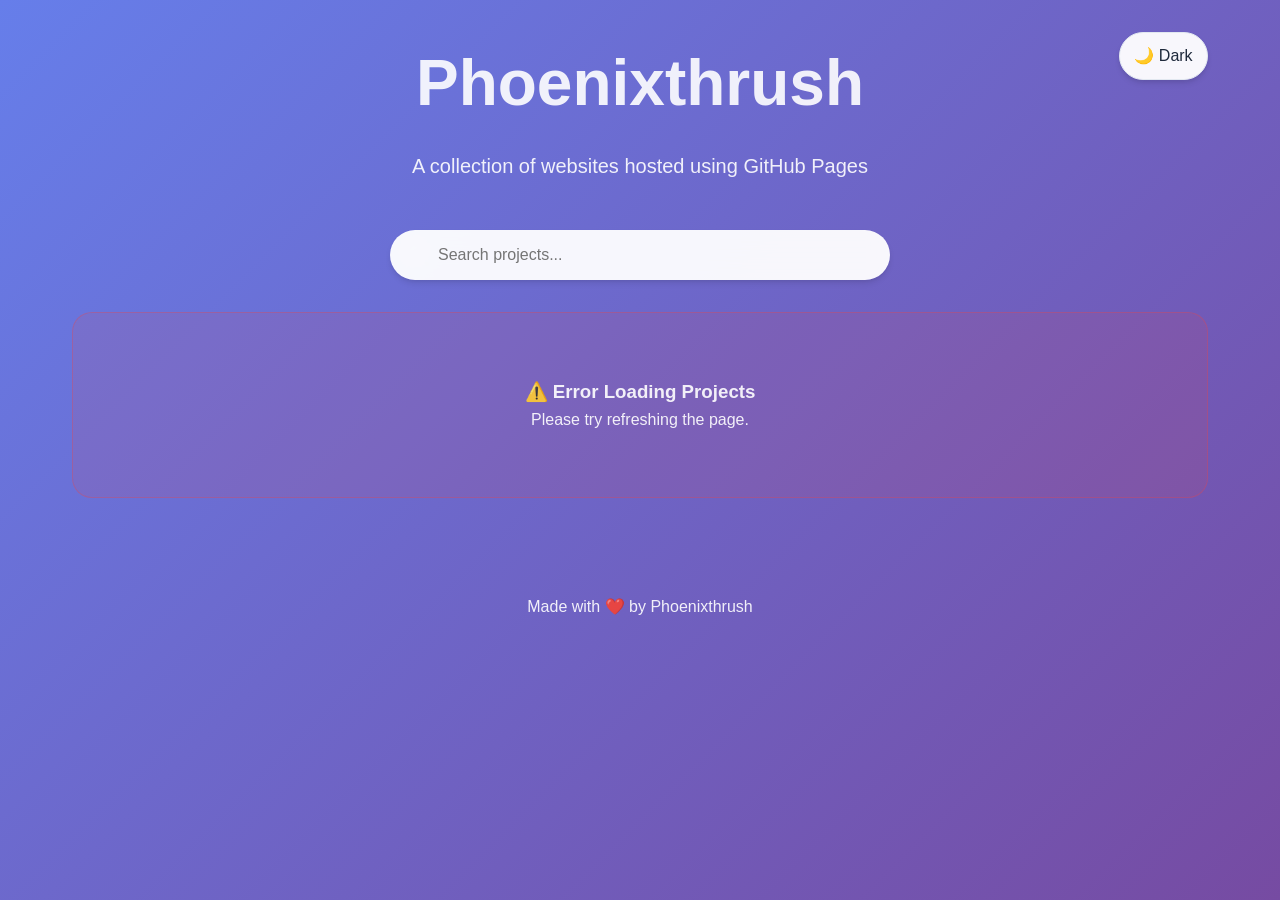
==== commit 39a673de: "refactor gallery with caching and themes" ====
--- a/index.html
+++ b/index.html
@@ -7,6 +7,7 @@
     <title>Phoenixthrush Projects</title>
     <style>
         :root {
+            color-scheme: light;
             --primary-color: #6366f1;
             --primary-dark: #4f46e5;
             --secondary-color: #f8fafc;
@@ -17,8 +18,24 @@
             --warning-color: #f59e0b;
             --danger-color: #ef4444;
             --gradient-bg: linear-gradient(135deg, #667eea 0%, #764ba2 100%);
+            --surface: rgba(255, 255, 255, 0.95);
+            --surface-solid: #ffffff;
+            --header-text: rgba(255, 255, 255, 0.9);
             --card-shadow: 0 4px 6px -1px rgba(0, 0, 0, 0.1), 0 2px 4px -1px rgba(0, 0, 0, 0.06);
             --card-shadow-hover: 0 20px 25px -5px rgba(0, 0, 0, 0.1), 0 10px 10px -5px rgba(0, 0, 0, 0.04);
+        }
+
+        :root[data-theme="dark"] {
+            color-scheme: dark;
+            --gradient-bg: linear-gradient(135deg, #17172b 0%, #302044 100%);
+            --surface: rgba(30, 41, 59, 0.96);
+            --surface-solid: #1e293b;
+            --text-primary: #f1f5f9;
+            --text-secondary: #cbd5e1;
+            --border-color: #475569;
+            --header-text: #f8fafc;
+            --card-shadow: 0 6px 14px rgba(0, 0, 0, 0.3);
+            --card-shadow-hover: 0 22px 32px rgba(0, 0, 0, 0.42);
         }
 
         * {
@@ -43,6 +60,7 @@
         }
 
         .header {
+            position: relative;
             text-align: center;
             margin-bottom: 3rem;
             animation: fadeInUp 0.8s ease-out;
@@ -52,12 +70,12 @@
             font-size: clamp(2.5rem, 5vw, 4rem);
             font-weight: 700;
             margin-bottom: 1rem;
-            color: rgba(255, 255, 255, 0.9);
+            color: var(--header-text);
         }
 
         .header p {
             font-size: 1.25rem;
-            color: rgba(255, 255, 255, 0.9);
+            color: var(--header-text);
             font-weight: 300;
             max-width: 600px;
             margin: 0 auto;
@@ -66,6 +84,24 @@
         .search-container {
             margin-bottom: 2rem;
             animation: fadeInUp 0.8s ease-out 0.2s both;
+        }
+
+        .theme-toggle {
+            position: absolute;
+            top: 0;
+            right: 0;
+            padding: 0.65rem 0.9rem;
+            color: var(--text-primary);
+            background: var(--surface);
+            border: 1px solid var(--border-color);
+            border-radius: 999px;
+            box-shadow: var(--card-shadow);
+            cursor: pointer;
+            font: inherit;
+        }
+
+        .theme-toggle:hover {
+            background: var(--surface-solid);
         }
 
         .search-box {
@@ -80,7 +116,8 @@
             font-size: 1rem;
             border: none;
             border-radius: 50px;
-            background: rgba(255, 255, 255, 0.95);
+            color: var(--text-primary);
+            background: var(--surface);
             backdrop-filter: blur(10px);
             box-shadow: var(--card-shadow);
             transition: all 0.3s ease;
@@ -90,7 +127,7 @@
         .search-input:focus {
             transform: translateY(-2px);
             box-shadow: var(--card-shadow-hover);
-            background: rgba(255, 255, 255, 1);
+            background: var(--surface-solid);
         }
 
         .search-icon {
@@ -110,13 +147,13 @@
         }
 
         .project-card {
-            background: rgba(255, 255, 255, 0.95);
+            background: var(--surface);
             border-radius: 20px;
             padding: 1.5rem;
             color: var(--text-primary);
             transition: all 0.3s ease;
             backdrop-filter: blur(10px);
-            border: 1px solid rgba(255, 255, 255, 0.2);
+            border: 1px solid var(--border-color);
             position: relative;
             overflow: hidden;
         }
@@ -142,7 +179,7 @@
         .project-card:hover {
             transform: translateY(-8px);
             box-shadow: var(--card-shadow-hover);
-            background: rgba(255, 255, 255, 1);
+            background: var(--surface-solid);
         }
 
         .project-card:hover::before {
@@ -175,23 +212,11 @@
             color: var(--text-primary);
         }
 
-        .project-category {
-            display: none;
-        }
-
         .project-description {
             color: var(--text-secondary);
             font-size: 0.95rem;
             line-height: 1.5;
             margin-bottom: 0;
-        }
-
-        .project-tags {
-            display: none;
-        }
-
-        .tag {
-            display: none;
         }
 
         .github-button {
@@ -221,19 +246,19 @@
         }
 
         .github-button:before {
-            content: "🐙";
+            content: "📁";
         }
 
         .footer {
             text-align: center;
             margin-top: 4rem;
             padding: 2rem;
-            color: rgba(255, 255, 255, 0.8);
+            color: var(--header-text);
             animation: fadeInUp 0.8s ease-out 0.6s both;
         }
 
         .footer a {
-            color: rgba(255, 255, 255, 0.9);
+            color: var(--header-text);
             text-decoration: none;
             font-weight: 500;
         }
@@ -263,6 +288,15 @@
                 grid-template-columns: 1fr;
                 gap: 1.5rem;
             }
+
+            .header {
+                padding-top: 3.5rem;
+            }
+
+            .theme-toggle {
+                right: 50%;
+                transform: translateX(50%);
+            }
         }
 
         .hidden {
@@ -273,7 +307,7 @@
             grid-column: 1 / -1;
             text-align: center;
             padding: 4rem 2rem;
-            color: rgba(255, 255, 255, 0.8);
+            color: var(--header-text);
         }
 
         .loading-spinner {
@@ -300,29 +334,48 @@
             grid-column: 1 / -1;
             text-align: center;
             padding: 4rem 2rem;
-            color: rgba(255, 255, 255, 0.8);
+            color: var(--header-text);
             background: rgba(239, 68, 68, 0.1);
             border-radius: 20px;
             border: 1px solid rgba(239, 68, 68, 0.3);
         }
+
+        button:focus-visible,
+        input:focus-visible,
+        a:focus-visible {
+            outline: 3px solid #fbbf24;
+            outline-offset: 3px;
+        }
+
+        @media (prefers-reduced-motion: reduce) {
+
+            *,
+            *::before,
+            *::after {
+                animation-duration: 0.01ms !important;
+                animation-iteration-count: 1 !important;
+                transition-duration: 0.01ms !important;
+            }
+        }
     </style>
 </head>
 
 <body>
     <div class="container">
         <header class="header">
+            <button type="button" class="theme-toggle" id="themeToggle">🌙 Dark</button>
             <h1>Phoenixthrush</h1>
             <p>A collection of websites hosted using GitHub Pages</p>
         </header>
 
         <div class="search-container">
             <div class="search-box">
-                <span class="search-icon">🔍</span>
-                <input type="text" class="search-input" placeholder="Search projects..." id="searchInput">
+                <span class="search-icon" aria-hidden="true">🔍</span>
+                <input type="search" class="search-input" placeholder="Search projects..." id="searchInput" aria-label="Search projects">
             </div>
         </div>
 
-        <div class="projects-grid" id="projectsGrid">
+        <div class="projects-grid" id="projectsGrid" aria-live="polite">
             <div class="loading-state" id="loadingState">
                 <div class="loading-spinner"></div>
                 <p>Loading projects from GitHub...</p>
@@ -335,235 +388,354 @@
     </div>
 
     <script>
-        const searchInput = document.getElementById('searchInput');
-        const projectsGrid = document.getElementById('projectsGrid');
-        const loadingState = document.getElementById('loadingState');
+        const CONFIG = {
+            username: "phoenixthrush",
+            perPage: 100,
+            cacheKey: "poop:github-pages:v1",
+            cacheMaxAgeMs: 24 * 60 * 60 * 1000,
+            themeKey: "poop:theme"
+        };
+
+        const ICONS = {
+            "gist-explorer": "📝",
+            "blog": "📚",
+            "brainrot": "🧠",
+            "love-tester": "💕",
+            "windows-activator": "🔑",
+            "aniworld-downloader": "📺",
+            "dont-press-the-button": "🚫",
+            "shrimp-detector": "🦐",
+            "hackme": "🔓",
+            "powershell-encoder": "⚡",
+            "blocklist": "🛡️",
+            "poop": "💝",
+            "phoenixthrush.github.io": "🏠",
+            "minecraft": "⛏️",
+            "16-9": "🖥️",
+            "ballsack": "📱",
+            "chrome-dino": "🦕",
+            "durian": "🍈",
+            "fake-captive-portal": "📶",
+            "heeeeeeeeeeeeey": "🗣️",
+            "nekofy": "🐱",
+            "node-stranger-chat": "💬",
+            "repo": "📁",
+            "spinning-chip": "🌀",
+            "wolf": "🐺",
+            "the-evil-book": "📖",
+            "tobias": "👤",
+            "webview-projects": "🖼️"
+        };
+
+        const LOCAL_PROJECTS = [
+            {
+                name: "Diarrhea",
+                description: "The bad case of diarrhea video experience",
+                pageUrl: "diarrhea.html",
+                sourceUrl: "https://github.com/phoenixthrush/poop",
+                icon: "💩"
+            },
+            {
+                name: "Login Demo",
+                description: "A playful login page showcasing bad design concepts",
+                pageUrl: "login.html",
+                sourceUrl: "https://github.com/phoenixthrush/poop",
+                icon: "🔐"
+            },
+            {
+                name: "ETF Rendite Rechner",
+                description: "Calculate long-term ETF savings and returns",
+                pageUrl: "rechner.html",
+                sourceUrl: "https://github.com/phoenixthrush/poop",
+                icon: "📈"
+            },
+            {
+                name: "Valentine",
+                description: "A playful valentine page",
+                pageUrl: "valentine.html",
+                sourceUrl: "https://github.com/phoenixthrush/poop",
+                icon: "💖"
+            },
+            {
+                name: "Work Time Calculator",
+                description: "Calculate work, finish, and required break times",
+                pageUrl: "zeit.html",
+                sourceUrl: "https://github.com/phoenixthrush/poop",
+                icon: "⏰"
+            }
+        ];
+
+        const URL_OVERRIDES = {
+            "windows-activator":
+                "https://www.phoenixthrush.com/windows-activator/site/index.html",
+            "16-9": "https://www.phoenixthrush.com/16-9/site/",
+            "ballsack": "https://www.phoenixthrush.com/ballsack/site/",
+            "fake-captive-portal":
+                "https://www.phoenixthrush.com/Fake-Captive-Portal/hotspot-detect.html",
+            "nekofy": "https://www.phoenixthrush.com/Nekofy/popup.html",
+            "node-stranger-chat":
+                "https://www.phoenixthrush.com/Node-Stranger-Chat/src/public/index.html",
+            "shrimp-detector":
+                "https://www.phoenixthrush.com/Shrimp-Detector/src/site/index.html"
+        };
+
+        const elements = {
+            grid: document.getElementById("projectsGrid"),
+            search: document.getElementById("searchInput"),
+            themeToggle: document.getElementById("themeToggle")
+        };
+
         let projectCards = [];
 
-        const projectIcons = {
-            'gist-explorer': '📝',
-            'blog': '📚',
-            'brainrot': '🧠',
-            'love-tester': '💕',
-            'windows-activator': '🔑',
-            'aniworld-downloader': '📺',
-            'dont-press-the-button': '🚫',
-            'shrimp-detector': '🦐',
-            'hackme': '🔓',
-            'powershell-encoder': '⚡',
-            'blocklist': '🛡️',
-            'poop': '💝',
-            'phoenixthrush.github.io': '🏠',
-            'default': '🌐'
+        const cache = {
+            read() {
+                try {
+                    const cached = JSON.parse(localStorage.getItem(CONFIG.cacheKey));
+                    if (!cached || !Array.isArray(cached.repositories)) return null;
+
+                    const age = Date.now() - cached.savedAt;
+                    if (age >= 0 && age < CONFIG.cacheMaxAgeMs) {
+                        return cached.repositories;
+                    }
+
+                    // Expired data is deleted and never used as a fallback.
+                    localStorage.removeItem(CONFIG.cacheKey);
+                } catch {
+                    // Invalid or blocked storage simply behaves like an empty cache.
+                }
+
+                return null;
+            },
+
+            write(repositories) {
+                try {
+                    localStorage.setItem(
+                        CONFIG.cacheKey,
+                        JSON.stringify({
+                            savedAt: Date.now(),
+                            repositories
+                        })
+                    );
+                } catch {
+                    // Caching is optional; the live project list still works.
+                }
+            }
         };
 
-        const manualEntries = [
-            {
-                name: 'login-demo',
-                displayName: 'Login Demo',
-                description: 'A playful login page showcasing bad design concepts',
-                url: 'login.html',
-                githubUrl: 'https://github.com/phoenixthrush/poop',
-                icon: '🔐',
-                isLocal: true
-            }
-        ];
-
-        const urlOverrides = {
-            'Shrimp-Detector': 'https://www.phoenixthrush.com/Shrimp-Detector/src/site/index.html',
+        const theme = {
+            load() {
+                try {
+                    const saved = localStorage.getItem(CONFIG.themeKey);
+                    if (saved === "light" || saved === "dark") return saved;
+                } catch {
+                    // Fall through to the operating-system preference.
+                }
+
+                return matchMedia("(prefers-color-scheme: dark)").matches
+                    ? "dark"
+                    : "light";
+            },
+
+            apply(name) {
+                document.documentElement.dataset.theme = name;
+                const isDark = name === "dark";
+                elements.themeToggle.textContent = isDark ? "☀️ Light" : "🌙 Dark";
+                elements.themeToggle.setAttribute(
+                    "aria-label",
+                    "Switch to " + (isDark ? "light" : "dark") + " theme"
+                );
+            },
+
+            toggle() {
+                const next = document.documentElement.dataset.theme === "dark"
+                    ? "light"
+                    : "dark";
+
+                theme.apply(next);
+                try {
+                    localStorage.setItem(CONFIG.themeKey, next);
+                } catch {
+                    // The toggle still works for the current page.
+                }
+            }
         };
 
-        function getProjectIcon(projectName) {
+        function iconFor(projectName) {
             const name = projectName.toLowerCase();
-            for (const [key, icon] of Object.entries(projectIcons)) {
-                if (name.includes(key)) {
-                    return icon;
+            const match = Object.entries(ICONS).find(function (entry) {
+                return name.includes(entry[0]);
+            });
+            return match ? match[1] : "🌐";
+        }
+
+        function formatName(name) {
+            return name
+                .split("-")
+                .map(function (word) {
+                    return word.charAt(0).toUpperCase() + word.slice(1);
+                })
+                .join(" ");
+        }
+
+        function projectUrl(repository) {
+            const override = URL_OVERRIDES[repository.name.toLowerCase()];
+            return override
+                || "https://www.phoenixthrush.com/"
+                + encodeURIComponent(repository.name)
+                + "/";
+        }
+
+        function createProjectCard(project) {
+            const card = document.createElement("article");
+            card.className = "project-card";
+            card.dataset.search = (
+                project.name + " " + project.description
+            ).toLowerCase();
+
+            const pageLink = document.createElement("a");
+            pageLink.className = "project-card-link";
+            pageLink.href = project.pageUrl;
+
+            const header = document.createElement("div");
+            header.className = "project-header";
+
+            const icon = document.createElement("div");
+            icon.className = "project-icon";
+            icon.textContent = project.icon;
+            icon.setAttribute("aria-hidden", "true");
+
+            const title = document.createElement("div");
+            title.className = "project-title";
+            title.textContent = project.name;
+
+            const description = document.createElement("div");
+            description.className = "project-description";
+            description.textContent = project.description;
+
+            const sourceLink = document.createElement("a");
+            sourceLink.className = "github-button";
+            sourceLink.href = project.sourceUrl;
+            sourceLink.target = "_blank";
+            sourceLink.rel = "noopener noreferrer";
+            sourceLink.setAttribute(
+                "aria-label",
+                "View " + project.name + " source code"
+            );
+
+            header.append(icon, title);
+            pageLink.append(header, description);
+            card.append(pageLink, sourceLink);
+            return card;
+        }
+
+        function repositoryToProject(repository) {
+            return {
+                name: formatName(repository.name),
+                description: repository.description || "No description available",
+                pageUrl: projectUrl(repository),
+                sourceUrl: repository.html_url,
+                icon: iconFor(repository.name)
+            };
+        }
+
+        function renderProjects(repositories) {
+            const sorted = repositories.slice().sort(function (first, second) {
+                return second.stargazers_count - first.stargazers_count
+                    || first.name.localeCompare(second.name);
+            });
+            const projects = sorted.map(repositoryToProject).concat(LOCAL_PROJECTS);
+
+            projectCards = projects.map(createProjectCard);
+            elements.grid.replaceChildren.apply(elements.grid, projectCards);
+        }
+
+        function showError(message) {
+            const box = document.createElement("div");
+            box.className = "error-state";
+
+            const title = document.createElement("h3");
+            title.textContent = "⚠️ Error Loading Projects";
+
+            const details = document.createElement("p");
+            details.textContent = message;
+
+            box.append(title, details);
+            elements.grid.replaceChildren(box);
+        }
+
+        function filterProjects(value) {
+            const search = value.trim().toLowerCase();
+
+            projectCards.forEach(function (card) {
+                const hidden = search && !card.dataset.search.includes(search);
+                card.classList.toggle("hidden", Boolean(hidden));
+            });
+        }
+
+        async function fetchRepositories() {
+            const repositories = [];
+
+            for (let page = 1; ; page += 1) {
+                const url = new URL(
+                    "https://api.github.com/users/"
+                    + CONFIG.username
+                    + "/repos"
+                );
+                url.searchParams.set("per_page", CONFIG.perPage);
+                url.searchParams.set("page", page);
+
+                const response = await fetch(url);
+                if (!response.ok) {
+                    throw new Error("GitHub returned status " + response.status);
                 }
-            }
-            return projectIcons.default;
-        }
-
-        function formatProjectName(name) {
-            return name
-                .split('-')
-                .map(word => word.charAt(0).toUpperCase() + word.slice(1))
-                .join(' ');
-        }
-
-        function createProjectCard(repo) {
-            const icon = getProjectIcon(repo.name);
-            const displayName = formatProjectName(repo.name);
-            const description = repo.description || 'No description available';
-            const url = urlOverrides[repo.name] || `https://www.phoenixthrush.com/${repo.name}/`;
-
-            return `
-                <div class="project-card">
-                    <a href="${url}" class="project-card-link">
-                        <div class="project-header">
-                            <div class="project-icon">${icon}</div>
-                            <div class="project-title">${displayName}</div>
-                        </div>
-                        <div class="project-description">
-                            ${description}
-                        </div>
-                    </a>
-                    <a href="${repo.html_url}" class="github-button" target="_blank" rel="noopener noreferrer" onclick="event.stopPropagation()"></a>
-                </div>
-            `;
-        }
-
-        function createManualCard(entry) {
-            return `
-                <div class="project-card">
-                    <a href="${entry.url}" class="project-card-link" ${entry.isLocal ? '' : 'target="_blank" rel="noopener noreferrer"'}>
-                        <div class="project-header">
-                            <div class="project-icon">${entry.icon}</div>
-                            <div class="project-title">${entry.displayName}</div>
-                        </div>
-                        <div class="project-description">
-                            ${entry.description}
-                        </div>
-                    </a>
-                    <a href="${entry.githubUrl}" class="github-button" target="_blank" rel="noopener noreferrer" onclick="event.stopPropagation()"></a>
-                </div>
-            `;
-        }
-
-        function showError(message) {
-            projectsGrid.innerHTML = `
-                <div class="error-state">
-                    <h3>⚠️ Error Loading Projects</h3>
-                    <p>${message}</p>
-                    <p><small>Please try refreshing the page</small></p>
-                </div>
-            `;
-        }
-
-        async function fetchAllGitHubRepos() {
-            const allRepos = [];
-            let page = 1;
-
-            while (true) {
-                try {
-                    const response = await fetch(`https://api.github.com/users/phoenixthrush/repos?per_page=100&page=${page}`);
-
-                    if (!response.ok) {
-                        throw new Error(`GitHub API error: ${response.status}`);
-                    }
-
-                    const repos = await response.json();
-
-                    if (repos.length === 0) {
-                        break;
-                    }
-
-                    allRepos.push(...repos);
-                    page++;
-
-                } catch (error) {
-                    console.error(`Error fetching page ${page}:`, error);
-                    break;
-                }
-            }
-
-            return allRepos;
-        }
-
-        async function fetchGitHubProjects() {
+
+                const currentPage = await response.json();
+                repositories.push.apply(repositories, currentPage);
+
+                if (currentPage.length < CONFIG.perPage) break;
+            }
+
+            // Keep only displayed fields so the browser cache stays small.
+            return repositories
+                .filter(function (repository) {
+                    return repository.has_pages;
+                })
+                .map(function (repository) {
+                    return {
+                        name: repository.name,
+                        description: repository.description,
+                        html_url: repository.html_url,
+                        stargazers_count: repository.stargazers_count
+                    };
+                });
+        }
+
+        async function loadProjects() {
+            const cached = cache.read();
+            if (cached !== null) return cached;
+
+            const repositories = await fetchRepositories();
+            cache.write(repositories);
+            return repositories;
+        }
+
+        async function initialize() {
+            theme.apply(theme.load());
+            elements.themeToggle.addEventListener("click", theme.toggle);
+            elements.search.addEventListener("input", function (event) {
+                filterProjects(event.target.value);
+            });
+
             try {
-                const allRepos = await fetchAllGitHubRepos();
-
-                if (allRepos.length === 0) {
-                    showError('No repositories found');
-                    return;
-                }
-
-                const pagesRepos = allRepos.filter(repo => repo.has_pages);
-
-                if (pagesRepos.length === 0) {
-                    showError('No repositories with GitHub Pages found');
-                    return;
-                }
-
-                pagesRepos.sort((a, b) => {
-                    if (b.stargazers_count !== a.stargazers_count) {
-                        return b.stargazers_count - a.stargazers_count;
-                    }
-                    return a.name.localeCompare(b.name);
-                });
-
-                const projectCardsHTML = pagesRepos.map(repo => createProjectCard(repo)).join('');
-                const manualCardsHTML = manualEntries.map(entry => createManualCard(entry)).join('');
-
-                projectsGrid.innerHTML = projectCardsHTML + manualCardsHTML;
-                projectCards = document.querySelectorAll('.project-card');
-
-                setupScrollAnimations();
-
+                const repositories = await loadProjects();
+                renderProjects(repositories);
             } catch (error) {
-                console.error('Error fetching GitHub repositories:', error);
-                showError(`Failed to load projects: ${error.message}`);
-            }
-        }
-
-        function filterProjects(searchTerm) {
-            projectCards.forEach(card => {
-                const title = card.querySelector('.project-title')?.textContent.toLowerCase() || '';
-                const description = card.querySelector('.project-description')?.textContent.toLowerCase() || '';
-
-                const matchesSearch = searchTerm === '' ||
-                    title.includes(searchTerm) ||
-                    description.includes(searchTerm);
-
-                if (matchesSearch) {
-                    card.classList.remove('hidden');
-                } else {
-                    card.classList.add('hidden');
-                }
-            });
-        }
-
-        function setupScrollAnimations() {
-            const observerOptions = {
-                threshold: 0.1,
-                rootMargin: '0px 0px -50px 0px'
-            };
-
-            const observer = new IntersectionObserver((entries) => {
-                entries.forEach(entry => {
-                    if (entry.isIntersecting) {
-                        entry.target.style.animationDelay = Math.random() * 0.3 + 's';
-                        entry.target.style.animation = 'fadeInUp 0.6s ease-out forwards';
-                    }
-                });
-            }, observerOptions);
-
-            projectCards.forEach(card => {
-                observer.observe(card);
-            });
-        }
-
-        searchInput.addEventListener('input', (e) => {
-            const searchTerm = e.target.value.toLowerCase();
-            filterProjects(searchTerm);
-        });
-
-        document.addEventListener('click', function (e) {
-            if (e.target.matches('a[href^="#"]')) {
-                e.preventDefault();
-                const target = document.querySelector(e.target.getAttribute('href'));
-                if (target) {
-                    target.scrollIntoView({
-                        behavior: 'smooth',
-                        block: 'start'
-                    });
-                }
-            }
-        });
-
-        document.addEventListener('DOMContentLoaded', function () {
-            fetchGitHubProjects();
-        });
+                console.error("Failed to load GitHub projects:", error);
+                showError("Please try refreshing the page.");
+            }
+        }
+
+        initialize();
     </script>
 </body>
 
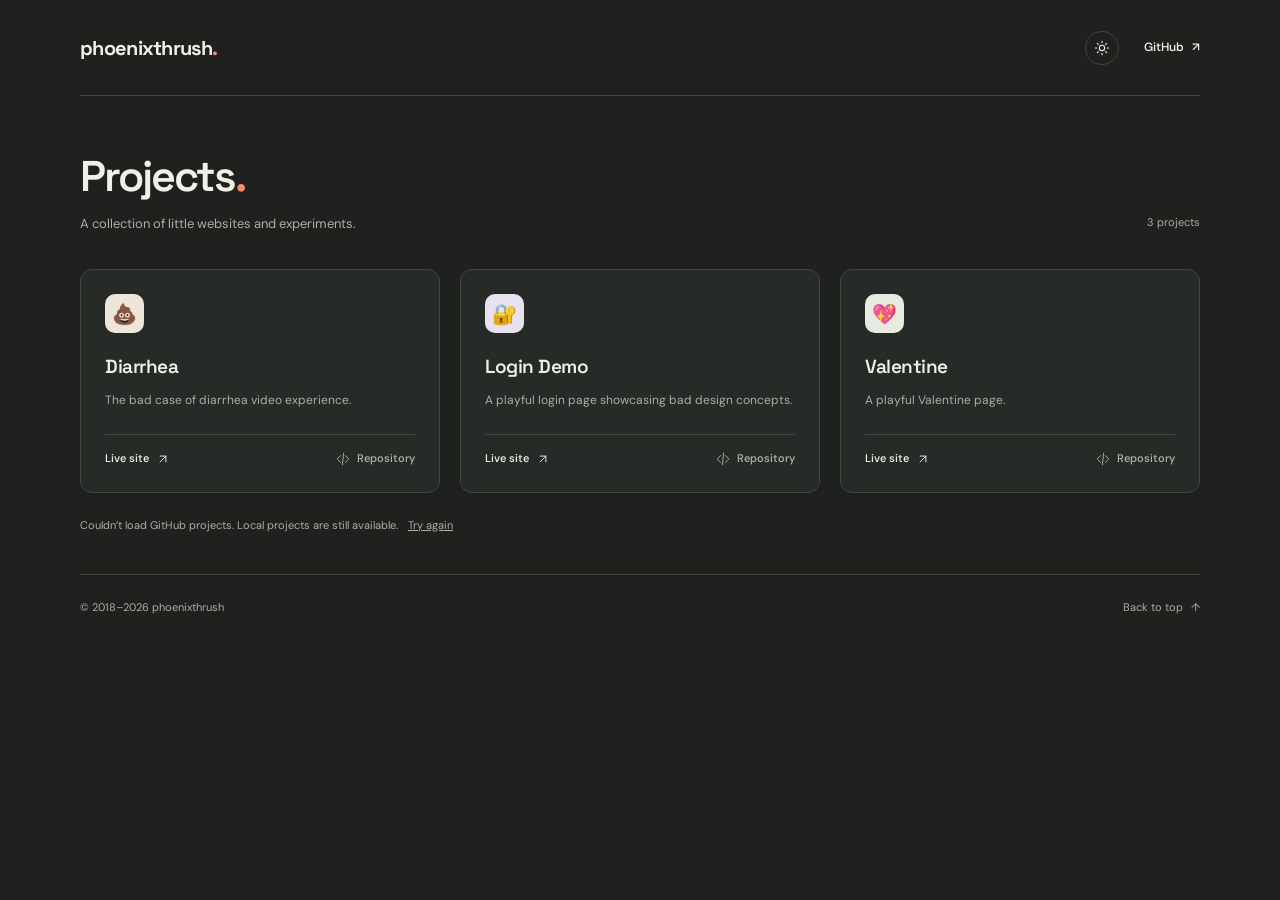
==== commit 7c614f8c: "new design" ====
--- a/index.html
+++ b/index.html
@@ -1,742 +1,36 @@
-<!DOCTYPE html>
-<html lang="en">
-
+<!doctype html>
+<html lang="en" data-theme="dark">
 <head>
-    <meta charset="UTF-8">
-    <meta name="viewport" content="width=device-width, initial-scale=1.0">
-    <title>Phoenixthrush Projects</title>
-    <style>
-        :root {
-            color-scheme: light;
-            --primary-color: #6366f1;
-            --primary-dark: #4f46e5;
-            --secondary-color: #f8fafc;
-            --text-primary: #1e293b;
-            --text-secondary: #64748b;
-            --border-color: #e2e8f0;
-            --success-color: #10b981;
-            --warning-color: #f59e0b;
-            --danger-color: #ef4444;
-            --gradient-bg: linear-gradient(135deg, #667eea 0%, #764ba2 100%);
-            --surface: rgba(255, 255, 255, 0.95);
-            --surface-solid: #ffffff;
-            --header-text: rgba(255, 255, 255, 0.9);
-            --card-shadow: 0 4px 6px -1px rgba(0, 0, 0, 0.1), 0 2px 4px -1px rgba(0, 0, 0, 0.06);
-            --card-shadow-hover: 0 20px 25px -5px rgba(0, 0, 0, 0.1), 0 10px 10px -5px rgba(0, 0, 0, 0.04);
-        }
-
-        :root[data-theme="dark"] {
-            color-scheme: dark;
-            --gradient-bg: linear-gradient(135deg, #17172b 0%, #302044 100%);
-            --surface: rgba(30, 41, 59, 0.96);
-            --surface-solid: #1e293b;
-            --text-primary: #f1f5f9;
-            --text-secondary: #cbd5e1;
-            --border-color: #475569;
-            --header-text: #f8fafc;
-            --card-shadow: 0 6px 14px rgba(0, 0, 0, 0.3);
-            --card-shadow-hover: 0 22px 32px rgba(0, 0, 0, 0.42);
-        }
-
-        * {
-            margin: 0;
-            padding: 0;
-            box-sizing: border-box;
-        }
-
-        body {
-            font-family: 'Segoe UI', Tahoma, Geneva, Verdana, sans-serif;
-            line-height: 1.6;
-            color: var(--text-primary);
-            background: var(--gradient-bg);
-            min-height: 100vh;
-            overflow-x: hidden;
-        }
-
-        .container {
-            max-width: 1200px;
-            margin: 0 auto;
-            padding: 2rem;
-        }
-
-        .header {
-            position: relative;
-            text-align: center;
-            margin-bottom: 3rem;
-            animation: fadeInUp 0.8s ease-out;
-        }
-
-        .header h1 {
-            font-size: clamp(2.5rem, 5vw, 4rem);
-            font-weight: 700;
-            margin-bottom: 1rem;
-            color: var(--header-text);
-        }
-
-        .header p {
-            font-size: 1.25rem;
-            color: var(--header-text);
-            font-weight: 300;
-            max-width: 600px;
-            margin: 0 auto;
-        }
-
-        .search-container {
-            margin-bottom: 2rem;
-            animation: fadeInUp 0.8s ease-out 0.2s both;
-        }
-
-        .theme-toggle {
-            position: absolute;
-            top: 0;
-            right: 0;
-            padding: 0.65rem 0.9rem;
-            color: var(--text-primary);
-            background: var(--surface);
-            border: 1px solid var(--border-color);
-            border-radius: 999px;
-            box-shadow: var(--card-shadow);
-            cursor: pointer;
-            font: inherit;
-        }
-
-        .theme-toggle:hover {
-            background: var(--surface-solid);
-        }
-
-        .search-box {
-            position: relative;
-            max-width: 500px;
-            margin: 0 auto;
-        }
-
-        .search-input {
-            width: 100%;
-            padding: 1rem 1rem 1rem 3rem;
-            font-size: 1rem;
-            border: none;
-            border-radius: 50px;
-            color: var(--text-primary);
-            background: var(--surface);
-            backdrop-filter: blur(10px);
-            box-shadow: var(--card-shadow);
-            transition: all 0.3s ease;
-            outline: none;
-        }
-
-        .search-input:focus {
-            transform: translateY(-2px);
-            box-shadow: var(--card-shadow-hover);
-            background: var(--surface-solid);
-        }
-
-        .search-icon {
-            position: absolute;
-            left: 1rem;
-            top: 50%;
-            transform: translateY(-50%);
-            color: var(--text-secondary);
-            font-size: 1.25rem;
-        }
-
-        .projects-grid {
-            display: grid;
-            grid-template-columns: repeat(auto-fit, minmax(300px, 1fr));
-            gap: 2rem;
-            animation: fadeInUp 0.8s ease-out 0.4s both;
-        }
-
-        .project-card {
-            background: var(--surface);
-            border-radius: 20px;
-            padding: 1.5rem;
-            color: var(--text-primary);
-            transition: all 0.3s ease;
-            backdrop-filter: blur(10px);
-            border: 1px solid var(--border-color);
-            position: relative;
-            overflow: hidden;
-        }
-
-        .project-card-link {
-            text-decoration: none;
-            color: inherit;
-            display: block;
-        }
-
-        .project-card::before {
-            content: '';
-            position: absolute;
-            top: 0;
-            left: 0;
-            right: 0;
-            height: 4px;
-            background: var(--gradient-bg);
-            transform: scaleX(0);
-            transition: transform 0.3s ease;
-        }
-
-        .project-card:hover {
-            transform: translateY(-8px);
-            box-shadow: var(--card-shadow-hover);
-            background: var(--surface-solid);
-        }
-
-        .project-card:hover::before {
-            transform: scaleX(1);
-        }
-
-        .project-header {
-            display: flex;
-            align-items: center;
-            margin-bottom: 1rem;
-        }
-
-        .project-icon {
-            width: 48px;
-            height: 48px;
-            border-radius: 12px;
-            background: var(--gradient-bg);
-            display: flex;
-            align-items: center;
-            justify-content: center;
-            margin-right: 1rem;
-            font-size: 1.5rem;
-            color: white;
-            font-weight: 600;
-        }
-
-        .project-title {
-            font-size: 1.25rem;
-            font-weight: 600;
-            color: var(--text-primary);
-        }
-
-        .project-description {
-            color: var(--text-secondary);
-            font-size: 0.95rem;
-            line-height: 1.5;
-            margin-bottom: 0;
-        }
-
-        .github-button {
-            position: absolute;
-            bottom: 1rem;
-            right: 1rem;
-            width: 44px;
-            height: 44px;
-            background: var(--gradient-bg);
-            border-radius: 50%;
-            display: flex;
-            align-items: center;
-            justify-content: center;
-            color: white;
-            text-decoration: none;
-            font-size: 1.3rem;
-            transition: all 0.3s ease;
-            opacity: 0.8;
-            z-index: 10;
-            padding: 8px;
-        }
-
-        .github-button:hover {
-            opacity: 1;
-            transform: scale(1.1);
-            box-shadow: 0 4px 12px rgba(0, 0, 0, 0.3);
-        }
-
-        .github-button:before {
-            content: "📁";
-        }
-
-        .footer {
-            text-align: center;
-            margin-top: 4rem;
-            padding: 2rem;
-            color: var(--header-text);
-            animation: fadeInUp 0.8s ease-out 0.6s both;
-        }
-
-        .footer a {
-            color: var(--header-text);
-            text-decoration: none;
-            font-weight: 500;
-        }
-
-        .footer a:hover {
-            color: white;
-        }
-
-        @keyframes fadeInUp {
-            from {
-                opacity: 0;
-                transform: translateY(30px);
-            }
-
-            to {
-                opacity: 1;
-                transform: translateY(0);
-            }
-        }
-
-        @media (max-width: 768px) {
-            .container {
-                padding: 1rem;
-            }
-
-            .projects-grid {
-                grid-template-columns: 1fr;
-                gap: 1.5rem;
-            }
-
-            .header {
-                padding-top: 3.5rem;
-            }
-
-            .theme-toggle {
-                right: 50%;
-                transform: translateX(50%);
-            }
-        }
-
-        .hidden {
-            display: none !important;
-        }
-
-        .loading-state {
-            grid-column: 1 / -1;
-            text-align: center;
-            padding: 4rem 2rem;
-            color: var(--header-text);
-        }
-
-        .loading-spinner {
-            width: 40px;
-            height: 40px;
-            border: 4px solid rgba(255, 255, 255, 0.3);
-            border-top: 4px solid rgba(255, 255, 255, 0.8);
-            border-radius: 50%;
-            animation: spin 1s linear infinite;
-            margin: 0 auto 1rem auto;
-        }
-
-        @keyframes spin {
-            0% {
-                transform: rotate(0deg);
-            }
-
-            100% {
-                transform: rotate(360deg);
-            }
-        }
-
-        .error-state {
-            grid-column: 1 / -1;
-            text-align: center;
-            padding: 4rem 2rem;
-            color: var(--header-text);
-            background: rgba(239, 68, 68, 0.1);
-            border-radius: 20px;
-            border: 1px solid rgba(239, 68, 68, 0.3);
-        }
-
-        button:focus-visible,
-        input:focus-visible,
-        a:focus-visible {
-            outline: 3px solid #fbbf24;
-            outline-offset: 3px;
-        }
-
-        @media (prefers-reduced-motion: reduce) {
-
-            *,
-            *::before,
-            *::after {
-                animation-duration: 0.01ms !important;
-                animation-iteration-count: 1 !important;
-                transition-duration: 0.01ms !important;
-            }
-        }
-    </style>
+  <meta charset="utf-8">
+  <meta name="darkreader-lock">
+  <meta name="viewport" content="width=device-width, initial-scale=1">
+  <meta name="description" content="Projects by phoenixthrush. Explore the live sites and their source code.">
+  <meta name="theme-color" content="#f8f7f3">
+  <title>Projects — phoenixthrush</title>
+  <link rel="icon" href="assets/icons/favicon.svg" type="image/svg+xml">
+  <link rel="stylesheet" href="assets/css/styles.css">
+  <script src="assets/js/shared.js"></script>
+  <script src="assets/js/gallery.js" defer></script>
 </head>
-
-<body>
-    <div class="container">
-        <header class="header">
-            <button type="button" class="theme-toggle" id="themeToggle">🌙 Dark</button>
-            <h1>Phoenixthrush</h1>
-            <p>A collection of websites hosted using GitHub Pages</p>
-        </header>
-
-        <div class="search-container">
-            <div class="search-box">
-                <span class="search-icon" aria-hidden="true">🔍</span>
-                <input type="search" class="search-input" placeholder="Search projects..." id="searchInput" aria-label="Search projects">
-            </div>
-        </div>
-
-        <div class="projects-grid" id="projectsGrid" aria-live="polite">
-            <div class="loading-state" id="loadingState">
-                <div class="loading-spinner"></div>
-                <p>Loading projects from GitHub...</p>
-            </div>
-        </div>
-
-        <footer class="footer">
-            <p>Made with ❤️ by <a href="https://github.com/phoenixthrush">Phoenixthrush</a></p>
-        </footer>
-    </div>
-
-    <script>
-        const CONFIG = {
-            username: "phoenixthrush",
-            perPage: 100,
-            cacheKey: "poop:github-pages:v1",
-            cacheMaxAgeMs: 24 * 60 * 60 * 1000,
-            themeKey: "poop:theme"
-        };
-
-        const ICONS = {
-            "gist-explorer": "📝",
-            "blog": "📚",
-            "brainrot": "🧠",
-            "love-tester": "💕",
-            "windows-activator": "🔑",
-            "aniworld-downloader": "📺",
-            "dont-press-the-button": "🚫",
-            "shrimp-detector": "🦐",
-            "hackme": "🔓",
-            "powershell-encoder": "⚡",
-            "blocklist": "🛡️",
-            "poop": "💝",
-            "phoenixthrush.github.io": "🏠",
-            "minecraft": "⛏️",
-            "16-9": "🖥️",
-            "ballsack": "📱",
-            "chrome-dino": "🦕",
-            "durian": "🍈",
-            "fake-captive-portal": "📶",
-            "heeeeeeeeeeeeey": "🗣️",
-            "nekofy": "🐱",
-            "node-stranger-chat": "💬",
-            "repo": "📁",
-            "spinning-chip": "🌀",
-            "wolf": "🐺",
-            "the-evil-book": "📖",
-            "tobias": "👤",
-            "webview-projects": "🖼️"
-        };
-
-        const LOCAL_PROJECTS = [
-            {
-                name: "Diarrhea",
-                description: "The bad case of diarrhea video experience",
-                pageUrl: "diarrhea.html",
-                sourceUrl: "https://github.com/phoenixthrush/poop",
-                icon: "💩"
-            },
-            {
-                name: "Login Demo",
-                description: "A playful login page showcasing bad design concepts",
-                pageUrl: "login.html",
-                sourceUrl: "https://github.com/phoenixthrush/poop",
-                icon: "🔐"
-            },
-            {
-                name: "ETF Rendite Rechner",
-                description: "Calculate long-term ETF savings and returns",
-                pageUrl: "rechner.html",
-                sourceUrl: "https://github.com/phoenixthrush/poop",
-                icon: "📈"
-            },
-            {
-                name: "Valentine",
-                description: "A playful valentine page",
-                pageUrl: "valentine.html",
-                sourceUrl: "https://github.com/phoenixthrush/poop",
-                icon: "💖"
-            },
-            {
-                name: "Work Time Calculator",
-                description: "Calculate work, finish, and required break times",
-                pageUrl: "zeit.html",
-                sourceUrl: "https://github.com/phoenixthrush/poop",
-                icon: "⏰"
-            }
-        ];
-
-        const URL_OVERRIDES = {
-            "windows-activator":
-                "https://www.phoenixthrush.com/windows-activator/site/index.html",
-            "16-9": "https://www.phoenixthrush.com/16-9/site/",
-            "ballsack": "https://www.phoenixthrush.com/ballsack/site/",
-            "fake-captive-portal":
-                "https://www.phoenixthrush.com/Fake-Captive-Portal/hotspot-detect.html",
-            "nekofy": "https://www.phoenixthrush.com/Nekofy/popup.html",
-            "node-stranger-chat":
-                "https://www.phoenixthrush.com/Node-Stranger-Chat/src/public/index.html",
-            "shrimp-detector":
-                "https://www.phoenixthrush.com/Shrimp-Detector/src/site/index.html"
-        };
-
-        const elements = {
-            grid: document.getElementById("projectsGrid"),
-            search: document.getElementById("searchInput"),
-            themeToggle: document.getElementById("themeToggle")
-        };
-
-        let projectCards = [];
-
-        const cache = {
-            read() {
-                try {
-                    const cached = JSON.parse(localStorage.getItem(CONFIG.cacheKey));
-                    if (!cached || !Array.isArray(cached.repositories)) return null;
-
-                    const age = Date.now() - cached.savedAt;
-                    if (age >= 0 && age < CONFIG.cacheMaxAgeMs) {
-                        return cached.repositories;
-                    }
-
-                    // Expired data is deleted and never used as a fallback.
-                    localStorage.removeItem(CONFIG.cacheKey);
-                } catch {
-                    // Invalid or blocked storage simply behaves like an empty cache.
-                }
-
-                return null;
-            },
-
-            write(repositories) {
-                try {
-                    localStorage.setItem(
-                        CONFIG.cacheKey,
-                        JSON.stringify({
-                            savedAt: Date.now(),
-                            repositories
-                        })
-                    );
-                } catch {
-                    // Caching is optional; the live project list still works.
-                }
-            }
-        };
-
-        const theme = {
-            load() {
-                try {
-                    const saved = localStorage.getItem(CONFIG.themeKey);
-                    if (saved === "light" || saved === "dark") return saved;
-                } catch {
-                    // Fall through to the operating-system preference.
-                }
-
-                return matchMedia("(prefers-color-scheme: dark)").matches
-                    ? "dark"
-                    : "light";
-            },
-
-            apply(name) {
-                document.documentElement.dataset.theme = name;
-                const isDark = name === "dark";
-                elements.themeToggle.textContent = isDark ? "☀️ Light" : "🌙 Dark";
-                elements.themeToggle.setAttribute(
-                    "aria-label",
-                    "Switch to " + (isDark ? "light" : "dark") + " theme"
-                );
-            },
-
-            toggle() {
-                const next = document.documentElement.dataset.theme === "dark"
-                    ? "light"
-                    : "dark";
-
-                theme.apply(next);
-                try {
-                    localStorage.setItem(CONFIG.themeKey, next);
-                } catch {
-                    // The toggle still works for the current page.
-                }
-            }
-        };
-
-        function iconFor(projectName) {
-            const name = projectName.toLowerCase();
-            const match = Object.entries(ICONS).find(function (entry) {
-                return name.includes(entry[0]);
-            });
-            return match ? match[1] : "🌐";
-        }
-
-        function formatName(name) {
-            return name
-                .split("-")
-                .map(function (word) {
-                    return word.charAt(0).toUpperCase() + word.slice(1);
-                })
-                .join(" ");
-        }
-
-        function projectUrl(repository) {
-            const override = URL_OVERRIDES[repository.name.toLowerCase()];
-            return override
-                || "https://www.phoenixthrush.com/"
-                + encodeURIComponent(repository.name)
-                + "/";
-        }
-
-        function createProjectCard(project) {
-            const card = document.createElement("article");
-            card.className = "project-card";
-            card.dataset.search = (
-                project.name + " " + project.description
-            ).toLowerCase();
-
-            const pageLink = document.createElement("a");
-            pageLink.className = "project-card-link";
-            pageLink.href = project.pageUrl;
-
-            const header = document.createElement("div");
-            header.className = "project-header";
-
-            const icon = document.createElement("div");
-            icon.className = "project-icon";
-            icon.textContent = project.icon;
-            icon.setAttribute("aria-hidden", "true");
-
-            const title = document.createElement("div");
-            title.className = "project-title";
-            title.textContent = project.name;
-
-            const description = document.createElement("div");
-            description.className = "project-description";
-            description.textContent = project.description;
-
-            const sourceLink = document.createElement("a");
-            sourceLink.className = "github-button";
-            sourceLink.href = project.sourceUrl;
-            sourceLink.target = "_blank";
-            sourceLink.rel = "noopener noreferrer";
-            sourceLink.setAttribute(
-                "aria-label",
-                "View " + project.name + " source code"
-            );
-
-            header.append(icon, title);
-            pageLink.append(header, description);
-            card.append(pageLink, sourceLink);
-            return card;
-        }
-
-        function repositoryToProject(repository) {
-            return {
-                name: formatName(repository.name),
-                description: repository.description || "No description available",
-                pageUrl: projectUrl(repository),
-                sourceUrl: repository.html_url,
-                icon: iconFor(repository.name)
-            };
-        }
-
-        function renderProjects(repositories) {
-            const sorted = repositories.slice().sort(function (first, second) {
-                return second.stargazers_count - first.stargazers_count
-                    || first.name.localeCompare(second.name);
-            });
-            const projects = sorted.map(repositoryToProject).concat(LOCAL_PROJECTS);
-
-            projectCards = projects.map(createProjectCard);
-            elements.grid.replaceChildren.apply(elements.grid, projectCards);
-        }
-
-        function showError(message) {
-            const box = document.createElement("div");
-            box.className = "error-state";
-
-            const title = document.createElement("h3");
-            title.textContent = "⚠️ Error Loading Projects";
-
-            const details = document.createElement("p");
-            details.textContent = message;
-
-            box.append(title, details);
-            elements.grid.replaceChildren(box);
-        }
-
-        function filterProjects(value) {
-            const search = value.trim().toLowerCase();
-
-            projectCards.forEach(function (card) {
-                const hidden = search && !card.dataset.search.includes(search);
-                card.classList.toggle("hidden", Boolean(hidden));
-            });
-        }
-
-        async function fetchRepositories() {
-            const repositories = [];
-
-            for (let page = 1; ; page += 1) {
-                const url = new URL(
-                    "https://api.github.com/users/"
-                    + CONFIG.username
-                    + "/repos"
-                );
-                url.searchParams.set("per_page", CONFIG.perPage);
-                url.searchParams.set("page", page);
-
-                const response = await fetch(url);
-                if (!response.ok) {
-                    throw new Error("GitHub returned status " + response.status);
-                }
-
-                const currentPage = await response.json();
-                repositories.push.apply(repositories, currentPage);
-
-                if (currentPage.length < CONFIG.perPage) break;
-            }
-
-            // Keep only displayed fields so the browser cache stays small.
-            return repositories
-                .filter(function (repository) {
-                    return repository.has_pages;
-                })
-                .map(function (repository) {
-                    return {
-                        name: repository.name,
-                        description: repository.description,
-                        html_url: repository.html_url,
-                        stargazers_count: repository.stargazers_count
-                    };
-                });
-        }
-
-        async function loadProjects() {
-            const cached = cache.read();
-            if (cached !== null) return cached;
-
-            const repositories = await fetchRepositories();
-            cache.write(repositories);
-            return repositories;
-        }
-
-        async function initialize() {
-            theme.apply(theme.load());
-            elements.themeToggle.addEventListener("click", theme.toggle);
-            elements.search.addEventListener("input", function (event) {
-                filterProjects(event.target.value);
-            });
-
-            try {
-                const repositories = await loadProjects();
-                renderProjects(repositories);
-            } catch (error) {
-                console.error("Failed to load GitHub projects:", error);
-                showError("Please try refreshing the page.");
-            }
-        }
-
-        initialize();
-    </script>
+<body id="top">
+  <div class="wrap">
+    <header class="site-header">
+      <a class="brand" href="index.html">phoenixthrush<span class="brand-dot">.</span></a>
+      <nav aria-label="Main navigation">
+        <button class="theme-toggle" id="themeToggle" type="button" aria-label="Switch theme"></button>
+        <a class="profile-link" href="https://github.com/phoenixthrush" target="_blank" rel="noopener noreferrer">GitHub <span aria-hidden="true">↗</span></a>
+      </nav>
+    </header>
+    <main>
+      <div class="page-heading"><div><h1>Projects<span class="brand-dot">.</span></h1><p>A collection of little websites and experiments.</p></div><span class="project-count" id="project-count" aria-live="polite">3 projects</span></div>
+      <div class="project-grid" id="project-grid"></div>
+      <div class="load-status" role="status"><span id="load-message">Loading more projects from GitHub…</span><button id="retry" type="button" hidden>Try again</button></div>
+      <noscript><p><a href="valentine.html">Valentine</a> · <a href="login.html">Login demo</a> · <a href="diarrhea.html">Diarrhea</a> · <a href="https://github.com/phoenixthrush/poop">Source code</a></p><p>Enable JavaScript to show the full project collection.</p></noscript>
+    </main>
+    <footer class="site-footer">
+      <p>© 2018–2026 phoenixthrush</p>
+      <a href="#top">Back to top <span aria-hidden="true">↑</span></a>
+    </footer>
+  </div>
 </body>
-
-</html>+</html>
--- a/assets/css/styles.css
+++ b/assets/css/styles.css
@@ -0,0 +1,146 @@
+@import url('https://fonts.googleapis.com/css2?family=DM+Sans:wght@400;500;550;600&family=Space+Grotesk:wght@400;500;600;700&display=swap');
+
+:root {
+  color-scheme: light;
+  --bg: #f8f7f3;
+  --surface: #fffefa;
+  --ink: #252622;
+  --muted: #74766d;
+  --line: #e2e2d9;
+  --accent: #e7674e;
+  --soft: #efeee8;
+}
+
+:root[data-theme='dark'] {
+  color-scheme: dark;
+  --bg: #1e211e;
+  --surface: #272b27;
+  --ink: #f1f0e7;
+  --muted: #aab0a4;
+  --line: #41463f;
+  --accent: #f58b71;
+  --soft: #30362f;
+}
+
+* { box-sizing: border-box; }
+body {
+  margin: 0;
+  background: var(--bg);
+  color: var(--ink);
+  font-family: 'DM Sans', sans-serif;
+  font-size: 14px;
+  line-height: 1.6;
+}
+a { color: inherit; text-decoration: none; }
+button { font: inherit; color: inherit; cursor: pointer; }
+a, button { -webkit-tap-highlight-color: transparent; touch-action: manipulation; }
+a:focus-visible, button:focus-visible { outline: 3px solid var(--accent); outline-offset: 5px; }
+svg { display: block; }
+[hidden] { display: none !important; }
+h1, h2, p { margin: 0; }
+.wrap { width: min(1120px, calc(100% - 64px)); margin-inline: auto; }
+.site-header {
+  height: 96px;
+  display: flex;
+  align-items: center;
+  justify-content: space-between;
+  border-bottom: 1px solid var(--line);
+}
+.brand {
+  display: flex;
+  align-items: center;
+  font-family: 'Space Grotesk', sans-serif;
+  font-size: 20px;
+  font-weight: 700;
+  letter-spacing: -.7px;
+}
+.brand-dot { color: var(--accent); }
+nav { display: flex; gap: 25px; align-items: center; }
+.profile-link { font-size: 12px; font-weight: 550; }
+.profile-link span { margin-left: 5px; }
+.profile-link:hover { color: var(--accent); }
+.theme-toggle {
+  display: grid;
+  place-items: center;
+  width: 34px;
+  height: 34px;
+  border: 1px solid var(--line);
+  border-radius: 50%;
+  background: transparent;
+}
+.theme-toggle:hover { background: var(--soft); }
+main { padding: 55px 0 40px; }
+.page-heading { display: flex; align-items: flex-end; justify-content: space-between; gap: 20px; margin-bottom: 35px; }
+h1 { font-family: 'Space Grotesk', sans-serif; font-size: 43px; line-height: 1.2; letter-spacing: -2px; font-weight: 600; }
+.page-heading p { margin-top: 11px; color: var(--muted); font-size: 13px; }
+.project-count { font-size: 11px; color: var(--muted); white-space: nowrap; padding-bottom: 3px; }
+.project-grid { display: grid; grid-template-columns: repeat(3, minmax(0, 1fr)); gap: 20px; }
+.project-card {
+  display: flex;
+  flex-direction: column;
+  padding: 24px;
+  border: 1px solid var(--line);
+  border-radius: 12px;
+  background: var(--surface);
+  transition: border-color .2s, transform .2s;
+  min-width: 0;
+}
+.project-card:hover { border-color: var(--accent); transform: translateY(-3px); }
+.card-top { display: flex; align-items: center; justify-content: space-between; margin-bottom: 22px; }
+.project-icon {
+  width: 39px;
+  height: 39px;
+  border-radius: 10px;
+  display: grid;
+  place-items: center;
+  font-size: 20px;
+  background: #eee6db;
+}
+.project-icon[data-color='1'] { background: #e8e1f0; }
+.project-icon[data-color='2'] { background: #e5ebde; }
+.project-icon[data-color='3'] { background: #e2e8ef; }
+.project-icon[data-color='4'] { background: #f3e2df; }
+.project-stars { font-size: 12px; font-variant-numeric: tabular-nums; color: var(--muted); }
+.project-title {
+  font-family: 'Space Grotesk', sans-serif;
+  font-size: 19px;
+  line-height: 1.3;
+  letter-spacing: -.5px;
+  font-weight: 600;
+  overflow-wrap: anywhere;
+}
+.project-description { color: var(--muted); font-size: 12px; line-height: 1.75; margin-top: 10px; margin-bottom: 23px; overflow-wrap: anywhere; }
+.project-warning { color: #8b481d; background: #fff2df; border-left: 2px solid #d48a43; border-radius: 3px; padding: 10px 12px; margin-bottom: 20px; font-size: 11px; line-height: 1.7; }
+:root[data-theme='dark'] .project-warning { color: #f0c391; background: #383025; }
+.project-links { display: flex; align-items: center; justify-content: space-between; gap: 10px; padding-top: 15px; margin-top: auto; border-top: 1px solid var(--line); }
+.project-links a { display: inline-flex; align-items: center; gap: 7px; font-size: 11px; font-weight: 550; }
+.project-links a:hover { color: var(--accent); }
+.project-links .source-link { color: var(--muted); }
+.project-links .source-link:hover { color: var(--accent); }
+.load-status { display: flex; align-items: center; gap: 10px; font-size: 11px; color: var(--muted); margin-top: 24px; }
+.load-status button { border: 0; padding: 0; background: none; text-decoration: underline; font-size: inherit; }
+.site-footer { display: flex; flex-wrap: wrap; align-items: center; justify-content: space-between; gap: 16px; padding: 24px 0; border-top: 1px solid var(--line); color: var(--muted); font-size: 11px; }
+.site-footer a:hover { color: var(--accent); }
+.site-footer a span { margin-left: 5px; }
+
+@media (max-width: 900px) {
+  .project-grid { grid-template-columns: repeat(2, minmax(0, 1fr)); }
+}
+@media (max-width: 560px) {
+  .wrap { width: calc(100% - 36px); }
+  .site-header { height: 78px; }
+  .brand { font-size: 18px; }
+  nav { gap: 14px; }
+  main { padding-top: 35px; }
+  h1 { font-size: 37px; }
+  .page-heading { margin-bottom: 26px; align-items: flex-start; }
+  .page-heading p { max-width: 220px; font-size: 12px; }
+  .project-count { margin-top: 15px; font-size: 10px; }
+  .project-grid { grid-template-columns: 1fr; gap: 15px; }
+  .project-card { padding: 22px; }
+  .card-top { margin-bottom: 18px; }
+  .project-description { margin-bottom: 22px; }
+}
+@media (prefers-reduced-motion: reduce) {
+  *, *::before, *::after { transition: none !important; }
+}
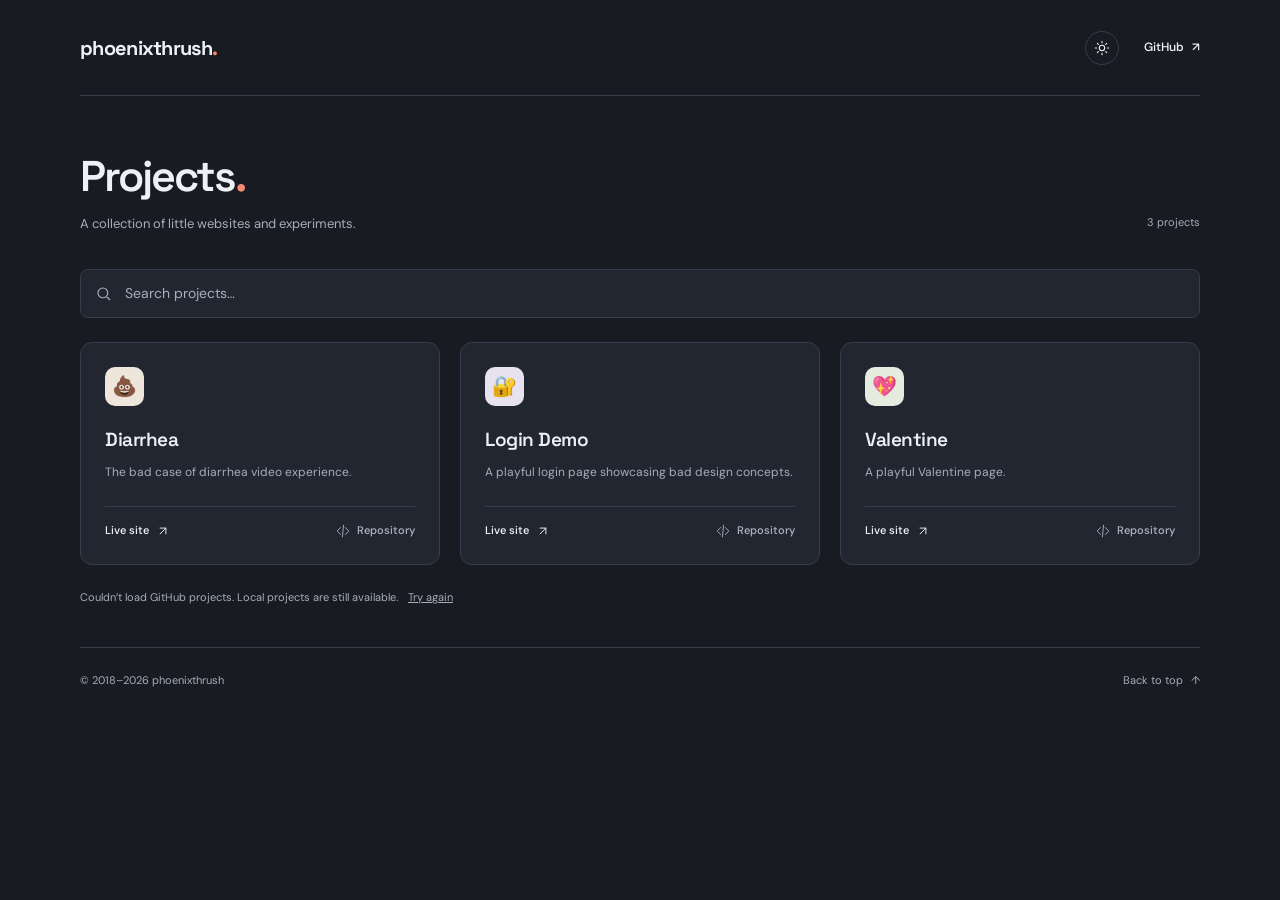
==== commit 2d1dfb63: "add search bar back" ====
--- a/index.html
+++ b/index.html
@@ -23,7 +23,12 @@
     </header>
     <main>
       <div class="page-heading"><div><h1>Projects<span class="brand-dot">.</span></h1><p>A collection of little websites and experiments.</p></div><span class="project-count" id="project-count" aria-live="polite">3 projects</span></div>
+      <div class="project-search">
+        <svg width="18" height="18" viewBox="0 0 24 24" fill="none" stroke="currentColor" stroke-width="1.6" aria-hidden="true"><circle cx="10.5" cy="10.5" r="6.5"/><path d="m16 16 4 4"/></svg>
+        <input type="search" id="project-search" aria-label="Search projects" placeholder="Search projects…" autocomplete="off">
+      </div>
       <div class="project-grid" id="project-grid"></div>
+      <p class="empty-state" id="empty-state" hidden>No projects found. Try a different search.</p>
       <div class="load-status" role="status"><span id="load-message">Loading more projects from GitHub…</span><button id="retry" type="button" hidden>Try again</button></div>
       <noscript><p><a href="valentine.html">Valentine</a> · <a href="login.html">Login demo</a> · <a href="diarrhea.html">Diarrhea</a> · <a href="https://github.com/phoenixthrush/poop">Source code</a></p><p>Enable JavaScript to show the full project collection.</p></noscript>
     </main>
--- a/assets/css/styles.css
+++ b/assets/css/styles.css
@@ -13,13 +13,13 @@
 
 :root[data-theme='dark'] {
   color-scheme: dark;
-  --bg: #1e211e;
-  --surface: #272b27;
-  --ink: #f1f0e7;
-  --muted: #aab0a4;
-  --line: #41463f;
+  --bg: #181b22;
+  --surface: #222630;
+  --ink: #edf0f5;
+  --muted: #a6aebb;
+  --line: #363d4b;
   --accent: #f58b71;
-  --soft: #30362f;
+  --soft: #2b313d;
 }
 
 * { box-sizing: border-box; }
@@ -74,6 +74,12 @@
 h1 { font-family: 'Space Grotesk', sans-serif; font-size: 43px; line-height: 1.2; letter-spacing: -2px; font-weight: 600; }
 .page-heading p { margin-top: 11px; color: var(--muted); font-size: 13px; }
 .project-count { font-size: 11px; color: var(--muted); white-space: nowrap; padding-bottom: 3px; }
+.project-search { display: flex; align-items: center; gap: 10px; margin-bottom: 24px; padding: 11px 14px; border: 1px solid var(--line); border-radius: 8px; background: var(--surface); color: var(--muted); }
+.project-search svg { flex-shrink: 0; }
+.project-search input { width: 100%; min-width: 0; border: 0; outline: none; background: transparent; color: var(--ink); font: inherit; }
+.project-search input::placeholder { color: var(--muted); opacity: 1; }
+.project-search:focus-within { outline: 2px solid var(--accent); outline-offset: 2px; }
+.empty-state { padding: 35px 0; color: var(--muted); text-align: center; }
 .project-grid { display: grid; grid-template-columns: repeat(3, minmax(0, 1fr)); gap: 20px; }
 .project-card {
   display: flex;
